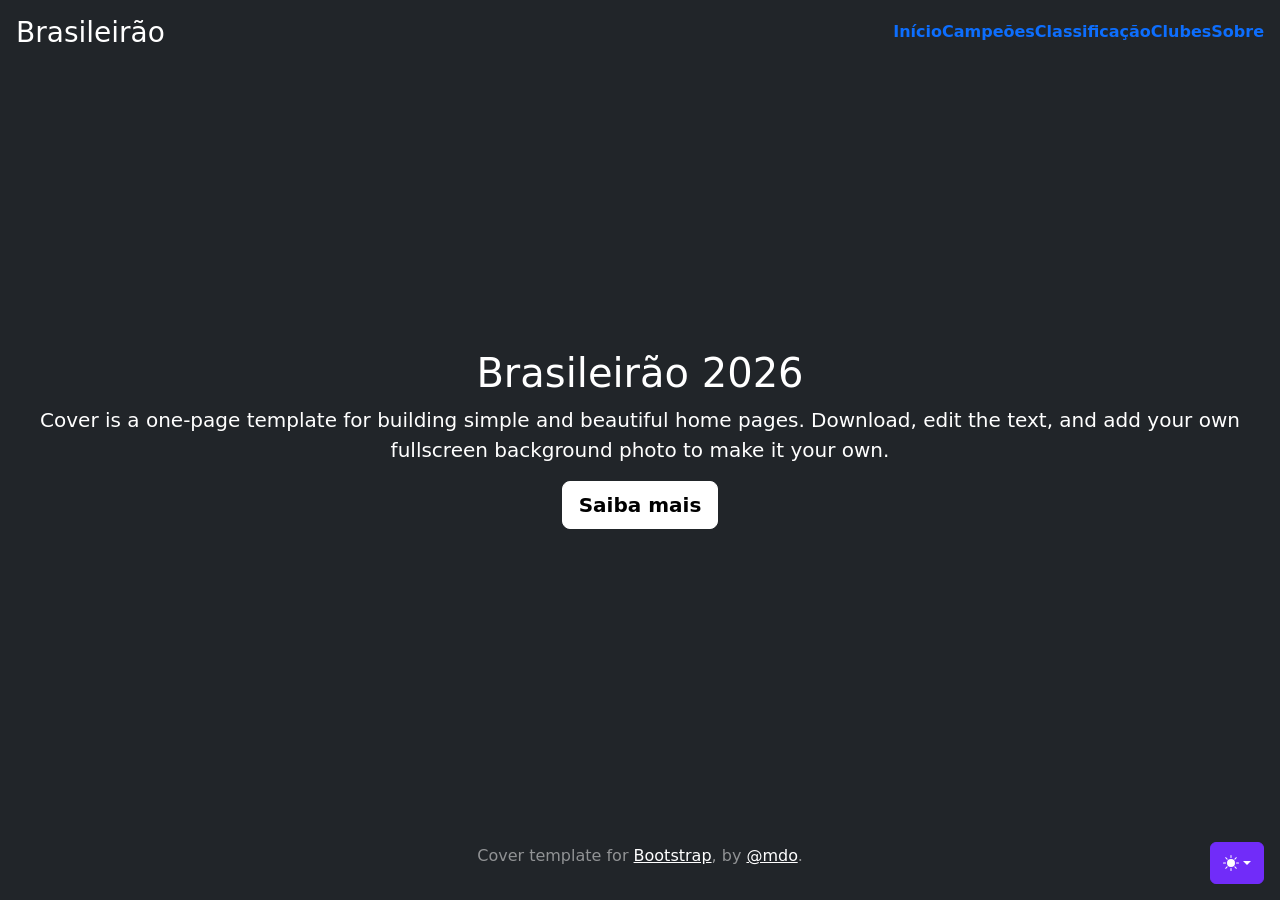
==== campeoes.html @ be81c57f "trabalho" ====
<!doctype html>
<html lang="en" class="h-100" data-bs-theme="auto">
  <head>
    <meta charset="utf-8" />
    <meta name="viewport" content="width=device-width, initial-scale=1" />
    <meta name="description" content="" />
    <meta
      name="author"
      content="Mark Otto, Jacob Thornton, and Bootstrap contributors"
    />
    <meta name="generator" content="Astro v5.13.2" />
    <title>Campeões</title>
    <link
      rel="canonical"
      href="https://getbootstrap.com/docs/5.3/examples/cover/"
    />
    <script src="assets/js/color-modes.js"></script>
    <link href="assets/dist/css/bootstrap.min.css" rel="stylesheet" />
    <meta name="theme-color" content="#712cf9" />
    <link href="style/cover.css" rel="stylesheet" />
    <style>
      .bd-placeholder-img {
        font-size: 1.125rem;
        text-anchor: middle;
        -webkit-user-select: none;
        -moz-user-select: none;
        user-select: none;
      }
      @media (min-width: 768px) {
        .bd-placeholder-img-lg {
          font-size: 3.5rem;
        }
      }
      .b-example-divider {
        width: 100%;
        height: 3rem;
        background-color: #0000001a;
        border: solid rgba(0, 0, 0, 0.15);
        border-width: 1px 0;
        box-shadow:
          inset 0 0.5em 1.5em #0000001a,
          inset 0 0.125em 0.5em #00000026;
      }
      .b-example-vr {
        flex-shrink: 0;
        width: 1.5rem;
        height: 100vh;
      }
      .bi {
        vertical-align: -0.125em;
        fill: currentColor;
      }
      .nav-scroller {
        position: relative;
        z-index: 2;
        height: 2.75rem;
        overflow-y: hidden;
      }
      .nav-scroller .nav {
        display: flex;
        flex-wrap: nowrap;
        padding-bottom: 1rem;
        margin-top: -1px;
        overflow-x: auto;
        text-align: center;
        white-space: nowrap;
        -webkit-overflow-scrolling: touch;
      }
      .btn-bd-primary {
        --bd-violet-bg: #712cf9;
        --bd-violet-rgb: 112.520718, 44.062154, 249.437846;
        --bs-btn-font-weight: 600;
        --bs-btn-color: var(--bs-white);
        --bs-btn-bg: var(--bd-violet-bg);
        --bs-btn-border-color: var(--bd-violet-bg);
        --bs-btn-hover-color: var(--bs-white);
        --bs-btn-hover-bg: #6528e0;
        --bs-btn-hover-border-color: #6528e0;
        --bs-btn-focus-shadow-rgb: var(--bd-violet-rgb);
        --bs-btn-active-color: var(--bs-btn-hover-color);
        --bs-btn-active-bg: #5a23c8;
        --bs-btn-active-border-color: #5a23c8;
      }
      .bd-mode-toggle {
        z-index: 1500;
      }
      .bd-mode-toggle .bi {
        width: 1em;
        height: 1em;
      }
      .bd-mode-toggle .dropdown-menu .active .bi {
        display: block !important;
      }
    </style>
  </head>
  <body class="d-flex h-100 text-center text-bg-dark">
    <svg xmlns="http://www.w3.org/2000/svg" class="d-none">
      <symbol id="check2" viewBox="0 0 16 16">
        <path
          d="M13.854 3.646a.5.5 0 0 1 0 .708l-7 7a.5.5 0 0 1-.708 0l-3.5-3.5a.5.5 0 1 1 .708-.708L6.5 10.293l6.646-6.647a.5.5 0 0 1 .708 0z"
        ></path>
      </symbol>
      <symbol id="circle-half" viewBox="0 0 16 16">
        <path
          d="M8 15A7 7 0 1 0 8 1v14zm0 1A8 8 0 1 1 8 0a8 8 0 0 1 0 16z"
        ></path>
      </symbol>
      <symbol id="moon-stars-fill" viewBox="0 0 16 16">
        <path
          d="M6 .278a.768.768 0 0 1 .08.858 7.208 7.208 0 0 0-.878 3.46c0 4.021 3.278 7.277 7.318 7.277.527 0 1.04-.055 1.533-.16a.787.787 0 0 1 .81.316.733.733 0 0 1-.031.893A8.349 8.349 0 0 1 8.344 16C3.734 16 0 12.286 0 7.71 0 4.266 2.114 1.312 5.124.06A.752.752 0 0 1 6 .278z"
        ></path>
        <path
          d="M10.794 3.148a.217.217 0 0 1 .412 0l.387 1.162c.173.518.579.924 1.097 1.097l1.162.387a.217.217 0 0 1 0 .412l-1.162.387a1.734 1.734 0 0 0-1.097 1.097l-.387 1.162a.217.217 0 0 1-.412 0l-.387-1.162A1.734 1.734 0 0 0 9.31 6.593l-1.162-.387a.217.217 0 0 1 0-.412l1.162-.387a1.734 1.734 0 0 0 1.097-1.097l.387-1.162zM13.863.099a.145.145 0 0 1 .274 0l.258.774c.115.346.386.617.732.732l.774.258a.145.145 0 0 1 0 .274l-.774.258a1.156 1.156 0 0 0-.732.732l-.258.774a.145.145 0 0 1-.274 0l-.258-.774a1.156 1.156 0 0 0-.732-.732l-.774-.258a.145.145 0 0 1 0-.274l.774-.258c.346-.115.617-.386.732-.732L13.863.1z"
        ></path>
      </symbol>
      <symbol id="sun-fill" viewBox="0 0 16 16">
        <path
          d="M8 12a4 4 0 1 0 0-8 4 4 0 0 0 0 8zM8 0a.5.5 0 0 1 .5.5v2a.5.5 0 0 1-1 0v-2A.5.5 0 0 1 8 0zm0 13a.5.5 0 0 1 .5.5v2a.5.5 0 0 1-1 0v-2A.5.5 0 0 1 8 13zm8-5a.5.5 0 0 1-.5.5h-2a.5.5 0 0 1 0-1h2a.5.5 0 0 1 .5.5zM3 8a.5.5 0 0 1-.5.5h-2a.5.5 0 0 1 0-1h2A.5.5 0 0 1 3 8zm10.657-5.657a.5.5 0 0 1 0 .707l-1.414 1.415a.5.5 0 1 1-.707-.708l1.414-1.414a.5.5 0 0 1 .707 0zm-9.193 9.193a.5.5 0 0 1 0 .707L3.05 13.657a.5.5 0 0 1-.707-.707l1.414-1.414a.5.5 0 0 1 .707 0zm9.193 2.121a.5.5 0 0 1-.707 0l-1.414-1.414a.5.5 0 0 1 .707-.707l1.414 1.414a.5.5 0 0 1 0 .707zM4.464 4.465a.5.5 0 0 1-.707 0L2.343 3.05a.5.5 0 1 1 .707-.707l1.414 1.414a.5.5 0 0 1 0 .708z"
        ></path>
      </symbol>
    </svg>
    <div
      class="dropdown position-fixed bottom-0 end-0 mb-3 me-3 bd-mode-toggle"
    >
      <button
        class="btn btn-bd-primary py-2 dropdown-toggle d-flex align-items-center"
        id="bd-theme"
        type="button"
        aria-expanded="false"
        data-bs-toggle="dropdown"
        aria-label="Toggle theme (auto)"
      >
        <svg class="bi my-1 theme-icon-active" aria-hidden="true">
          <use href="#circle-half"></use>
        </svg>
        <span class="visually-hidden" id="bd-theme-text">Toggle theme</span>
      </button>
      <ul
        class="dropdown-menu dropdown-menu-end shadow"
        aria-labelledby="bd-theme-text"
      >
        <li>
          <button
            type="button"
            class="dropdown-item d-flex align-items-center"
            data-bs-theme-value="light"
            aria-pressed="false"
          >
            <svg class="bi me-2 opacity-50" aria-hidden="true">
              <use href="#sun-fill"></use>
            </svg>
            Light
            <svg class="bi ms-auto d-none" aria-hidden="true">
              <use href="#check2"></use>
            </svg>
          </button>
        </li>
        <li>
          <button
            type="button"
            class="dropdown-item d-flex align-items-center"
            data-bs-theme-value="dark"
            aria-pressed="false"
          >
            <svg class="bi me-2 opacity-50" aria-hidden="true">
              <use href="#moon-stars-fill"></use>
            </svg>
            Dark
            <svg class="bi ms-auto d-none" aria-hidden="true">
              <use href="#check2"></use>
            </svg>
          </button>
        </li>
        <li>
          <button
            type="button"
            class="dropdown-item d-flex align-items-center active"
            data-bs-theme-value="auto"
            aria-pressed="true"
          >
            <svg class="bi me-2 opacity-50" aria-hidden="true">
              <use href="#circle-half"></use>
            </svg>
            Auto
            <svg class="bi ms-auto d-none" aria-hidden="true">
              <use href="#check2"></use>
            </svg>
          </button>
        </li>
      </ul>
    </div>
    <div class="cover-container d-flex w-100 h-100 p-3 mx-auto flex-column">
      <header class="mb-auto">
        <div>
          <h3 class="float-md-start mb-0">Brasileirão</h3>
          <nav class="nav nav-masthead justify-content-center float-md-end">
            <a class="nav-link fw-bold py-1 px-0 active" aria-current="page" href="index.html">Início</a
            >
            <a class="nav-link fw-bold py-1 px-0" href="campeoes.html">Campeões</a>
            <a class="nav-link fw-bold py-1 px-0" href="clasi.html">Classificação</a>
            <a class="nav-link fw-bold py-1 px-0" href="clubes.html">Clubes</a>
            <a class="nav-link fw-bold py-1 px-0" href="sobre.html">Sobre</a>
          </nav>
        </div>
      </header>
      <main class="px-3">
        <h1>Brasileirão 2026</h1>
        <p class="lead">
          Cover is a one-page template for building simple and beautiful home
          pages. Download, edit the text, and add your own fullscreen background
          photo to make it your own.
        </p>
        <p class="lead">
          <a href="sobre.html" class="btn btn-lg btn-light fw-bold border-white bg-white"
            >Saiba mais</a
          >
        </p>
      </main>
      <footer class="mt-auto text-white-50">
        <p>
          Cover template for
          <a href="https://getbootstrap.com/" class="text-white">Bootstrap</a>,
          by <a href="https://x.com/mdo" class="text-white">@mdo</a>.
        </p>
      </footer>
    </div>
    <script
      src="assets/dist/js/bootstrap.bundle.min.js"
      class="astro-vvvwv3sm"
    ></script>
  </body>
</html>
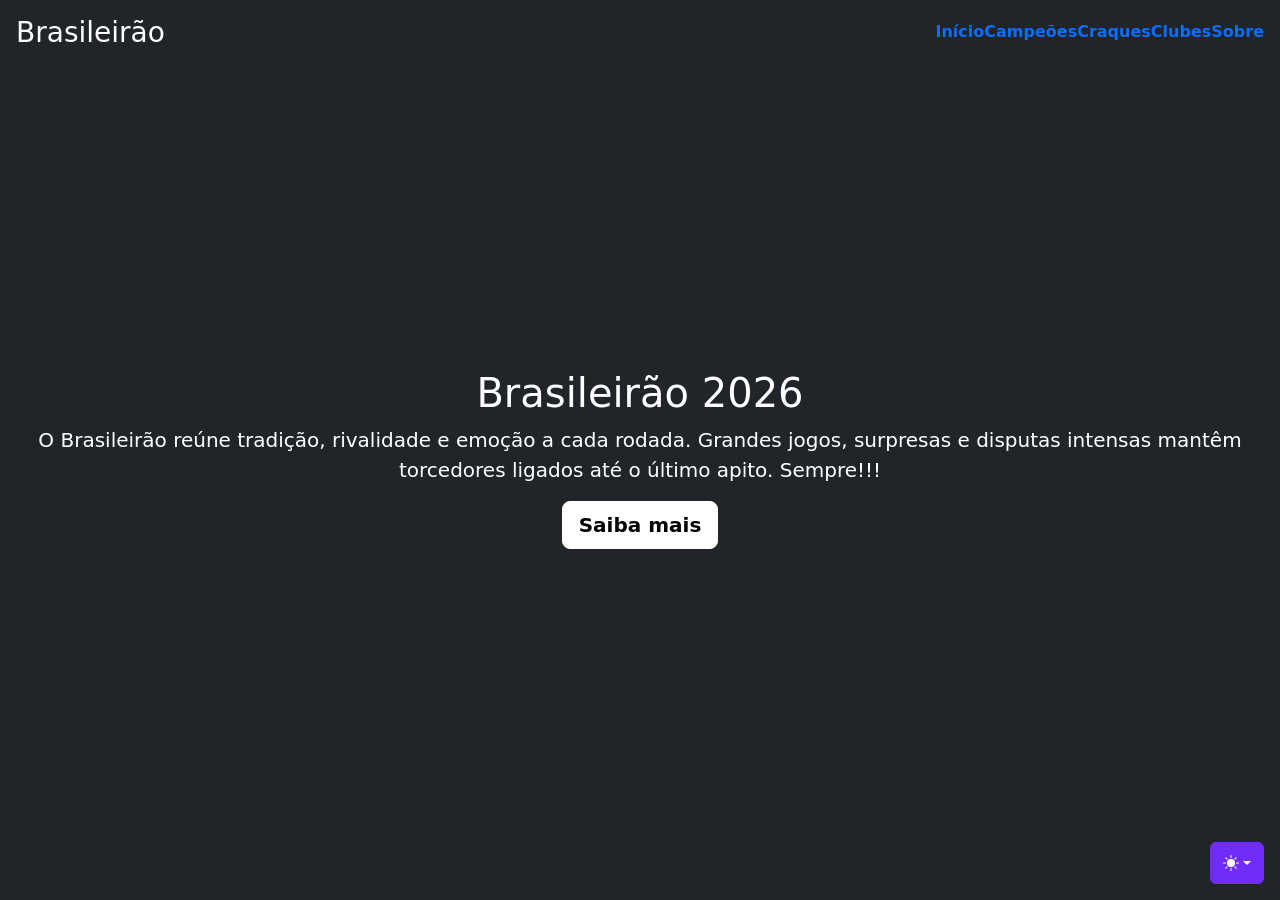
==== commit 4368d65e: "algumas mudanças" ====
--- a/campeoes.html
+++ b/campeoes.html
@@ -9,7 +9,7 @@
       content="Mark Otto, Jacob Thornton, and Bootstrap contributors"
     />
     <meta name="generator" content="Astro v5.13.2" />
-    <title>Campeões</title>
+    <title>Campeões - Brasileirão</title>
     <link
       rel="canonical"
       href="https://getbootstrap.com/docs/5.3/examples/cover/"
@@ -197,7 +197,7 @@
             <a class="nav-link fw-bold py-1 px-0 active" aria-current="page" href="index.html">Início</a
             >
             <a class="nav-link fw-bold py-1 px-0" href="campeoes.html">Campeões</a>
-            <a class="nav-link fw-bold py-1 px-0" href="clasi.html">Classificação</a>
+            <a class="nav-link fw-bold py-1 px-0" href="craques.html">Craques</a>
             <a class="nav-link fw-bold py-1 px-0" href="clubes.html">Clubes</a>
             <a class="nav-link fw-bold py-1 px-0" href="sobre.html">Sobre</a>
           </nav>
@@ -206,9 +206,7 @@
       <main class="px-3">
         <h1>Brasileirão 2026</h1>
         <p class="lead">
-          Cover is a one-page template for building simple and beautiful home
-          pages. Download, edit the text, and add your own fullscreen background
-          photo to make it your own.
+          O Brasileirão reúne tradição, rivalidade e emoção a cada rodada. Grandes jogos, surpresas e disputas intensas mantêm torcedores ligados até o último apito. Sempre!!!
         </p>
         <p class="lead">
           <a href="sobre.html" class="btn btn-lg btn-light fw-bold border-white bg-white"
@@ -217,11 +215,7 @@
         </p>
       </main>
       <footer class="mt-auto text-white-50">
-        <p>
-          Cover template for
-          <a href="https://getbootstrap.com/" class="text-white">Bootstrap</a>,
-          by <a href="https://x.com/mdo" class="text-white">@mdo</a>.
-        </p>
+        
       </footer>
     </div>
     <script
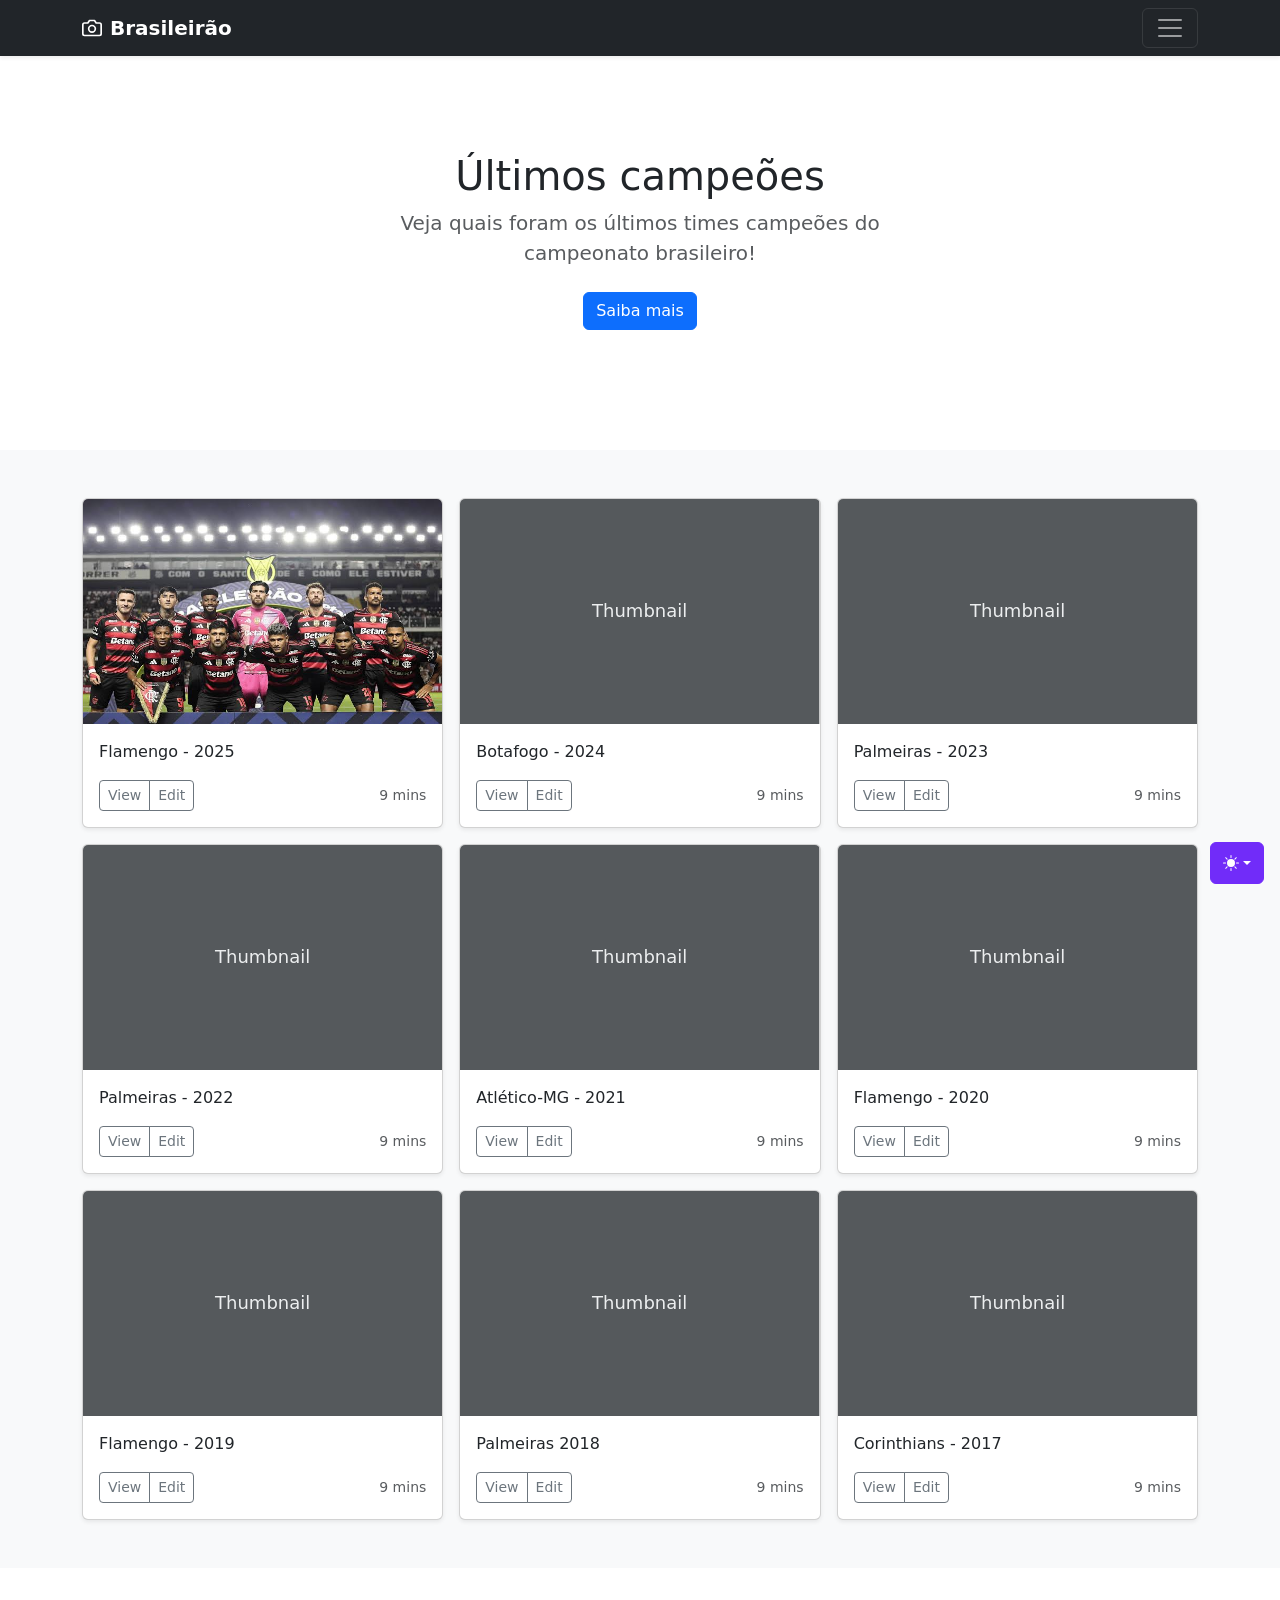
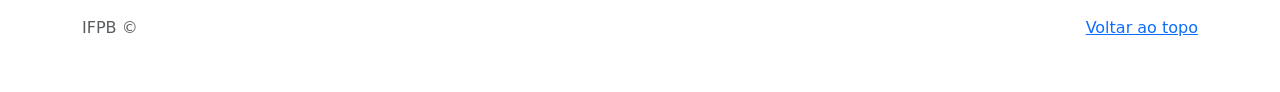
==== commit 72d215d1: "mudanças no campeoes.html" ====
--- a/campeoes.html
+++ b/campeoes.html
@@ -1,5 +1,5 @@
 <!doctype html>
-<html lang="en" class="h-100" data-bs-theme="auto">
+<html lang="pt-br" data-bs-theme="auto">
   <head>
     <meta charset="utf-8" />
     <meta name="viewport" content="width=device-width, initial-scale=1" />
@@ -12,12 +12,11 @@
     <title>Campeões - Brasileirão</title>
     <link
       rel="canonical"
-      href="https://getbootstrap.com/docs/5.3/examples/cover/"
+      href="https://getbootstrap.com/docs/5.3/examples/album/"
     />
     <script src="assets/js/color-modes.js"></script>
     <link href="assets/dist/css/bootstrap.min.css" rel="stylesheet" />
     <meta name="theme-color" content="#712cf9" />
-    <link href="style/cover.css" rel="stylesheet" />
     <style>
       .bd-placeholder-img {
         font-size: 1.125rem;
@@ -93,7 +92,7 @@
       }
     </style>
   </head>
-  <body class="d-flex h-100 text-center text-bg-dark">
+  <body>
     <svg xmlns="http://www.w3.org/2000/svg" class="d-none">
       <symbol id="check2" viewBox="0 0 16 16">
         <path
@@ -189,38 +188,476 @@
         </li>
       </ul>
     </div>
-    <div class="cover-container d-flex w-100 h-100 p-3 mx-auto flex-column">
-      <header class="mb-auto">
-        <div>
-          <h3 class="float-md-start mb-0">Brasileirão</h3>
-          <nav class="nav nav-masthead justify-content-center float-md-end">
-            <a class="nav-link fw-bold py-1 px-0 active" aria-current="page" href="index.html">Início</a
+    <header data-bs-theme="dark">
+      <div class="collapse text-bg-dark" id="navbarHeader">
+        <div class="container">
+          <div class="row">
+            <div class="col-sm-8 col-md-7 py-4">
+              <h4>Sobre</h4>
+              <p class="text-body-secondary">
+                Veja os 9 últimos campeões do campeonato brasileiro.
+              </p>
+            </div>
+            <div class="col-sm-4 offset-md-1 py-4">
+              <h4>Contatos</h4>
+              <ul class="list-unstyled">
+                <li><a href="#" class="text-white">Siga-nos no Instagram</a></li>
+                <li><a href="#" class="text-white">Siga-nos no Facebook</a></li>
+                <li><a href="#" class="text-white">Nosso e-mail</a></li>
+              </ul>
+            </div>
+          </div>
+        </div>
+      </div>
+      <div class="navbar navbar-dark bg-dark shadow-sm">
+        <div class="container">
+          <a href="index.html" class="navbar-brand d-flex align-items-center">
+            <svg
+              xmlns="http://www.w3.org/2000/svg"
+              width="20"
+              height="20"
+              fill="none"
+              stroke="currentColor"
+              stroke-linecap="round"
+              stroke-linejoin="round"
+              stroke-width="2"
+              aria-hidden="true"
+              class="me-2"
+              viewBox="0 0 24 24"
             >
-            <a class="nav-link fw-bold py-1 px-0" href="campeoes.html">Campeões</a>
-            <a class="nav-link fw-bold py-1 px-0" href="craques.html">Craques</a>
-            <a class="nav-link fw-bold py-1 px-0" href="clubes.html">Clubes</a>
-            <a class="nav-link fw-bold py-1 px-0" href="sobre.html">Sobre</a>
-          </nav>
+              <path
+                d="M23 19a2 2 0 0 1-2 2H3a2 2 0 0 1-2-2V8a2 2 0 0 1 2-2h4l2-3h6l2 3h4a2 2 0 0 1 2 2z"
+              ></path>
+              <circle cx="12" cy="13" r="4"></circle>
+            </svg>
+            <strong>Brasileirão</strong>
+          </a>
+          <button
+            class="navbar-toggler"
+            type="button"
+            data-bs-toggle="collapse"
+            data-bs-target="#navbarHeader"
+            aria-controls="navbarHeader"
+            aria-expanded="false"
+            aria-label="Toggle navigation"
+          >
+            <span class="navbar-toggler-icon"></span>
+          </button>
         </div>
-      </header>
-      <main class="px-3">
-        <h1>Brasileirão 2026</h1>
-        <p class="lead">
-          O Brasileirão reúne tradição, rivalidade e emoção a cada rodada. Grandes jogos, surpresas e disputas intensas mantêm torcedores ligados até o último apito. Sempre!!!
+      </div>
+    </header>
+    <main>
+      <section class="py-5 text-center container">
+        <div class="row py-lg-5">
+          <div class="col-lg-6 col-md-8 mx-auto">
+            <h1 class="fw-light">Últimos campeões</h1>
+            <p class="lead text-body-secondary">
+              Veja quais foram os últimos times campeões do campeonato brasileiro!
+            </p>
+            <p>
+              <a href="#" class="btn btn-primary my-2">Saiba mais</a>
+            </p>
+          </div>
+        </div>
+      </section>
+      <div class="album py-5 bg-body-tertiary">
+        <div class="container">
+          <div class="row row-cols-1 row-cols-sm-2 row-cols-md-3 g-3">
+            <div class="col">
+              <div class="card shadow-sm">
+                <img
+                  src="img/fla-wins.jpg" alt=""
+                  class="bd-placeholder-img card-img-top"
+                  height="225"
+                  width="100%"
+                >
+                  <title>Placeholder</title>
+                  <rect width="100%" height="100%" fill="#55595c"></rect>
+                <div class="card-body">
+                  <p class="card-text">
+                    Flamengo - 2025
+                  </p>
+                  <div
+                    class="d-flex justify-content-between align-items-center"
+                  >
+                    <div class="btn-group">
+                      <button
+                        type="button"
+                        class="btn btn-sm btn-outline-secondary"
+                      >
+                        View
+                      </button>
+                      <button
+                        type="button"
+                        class="btn btn-sm btn-outline-secondary"
+                      >
+                        Edit
+                      </button>
+                    </div>
+                    <small class="text-body-secondary">9 mins</small>
+                  </div>
+                </div>
+              </div>
+            </div>
+            <div class="col">
+              <div class="card shadow-sm">
+                <svg
+                  aria-label="Placeholder: Thumbnail"
+                  class="bd-placeholder-img card-img-top"
+                  height="225"
+                  preserveAspectRatio="xMidYMid slice"
+                  role="img"
+                  width="100%"
+                  xmlns="http://www.w3.org/2000/svg"
+                >
+                  <title>Placeholder</title>
+                  <rect width="100%" height="100%" fill="#55595c"></rect>
+                  <text x="50%" y="50%" fill="#eceeef" dy=".3em">
+                    Thumbnail
+                  </text>
+                </svg>
+                <div class="card-body">
+                  <p class="card-text">
+                    Botafogo - 2024
+                  </p>
+                  <div
+                    class="d-flex justify-content-between align-items-center"
+                  >
+                    <div class="btn-group">
+                      <button
+                        type="button"
+                        class="btn btn-sm btn-outline-secondary"
+                      >
+                        View
+                      </button>
+                      <button
+                        type="button"
+                        class="btn btn-sm btn-outline-secondary"
+                      >
+                        Edit
+                      </button>
+                    </div>
+                    <small class="text-body-secondary">9 mins</small>
+                  </div>
+                </div>
+              </div>
+            </div>
+            <div class="col">
+              <div class="card shadow-sm">
+                <svg
+                  aria-label="Placeholder: Thumbnail"
+                  class="bd-placeholder-img card-img-top"
+                  height="225"
+                  preserveAspectRatio="xMidYMid slice"
+                  role="img"
+                  width="100%"
+                  xmlns="http://www.w3.org/2000/svg"
+                >
+                  <title>Placeholder</title>
+                  <rect width="100%" height="100%" fill="#55595c"></rect>
+                  <text x="50%" y="50%" fill="#eceeef" dy=".3em">
+                    Thumbnail
+                  </text>
+                </svg>
+                <div class="card-body">
+                  <p class="card-text">
+                    Palmeiras - 2023
+                  </p>
+                  <div
+                    class="d-flex justify-content-between align-items-center"
+                  >
+                    <div class="btn-group">
+                      <button
+                        type="button"
+                        class="btn btn-sm btn-outline-secondary"
+                      >
+                        View
+                      </button>
+                      <button
+                        type="button"
+                        class="btn btn-sm btn-outline-secondary"
+                      >
+                        Edit
+                      </button>
+                    </div>
+                    <small class="text-body-secondary">9 mins</small>
+                  </div>
+                </div>
+              </div>
+            </div>
+            <div class="col">
+              <div class="card shadow-sm">
+                <svg
+                  aria-label="Placeholder: Thumbnail"
+                  class="bd-placeholder-img card-img-top"
+                  height="225"
+                  preserveAspectRatio="xMidYMid slice"
+                  role="img"
+                  width="100%"
+                  xmlns="http://www.w3.org/2000/svg"
+                >
+                  <title>Placeholder</title>
+                  <rect width="100%" height="100%" fill="#55595c"></rect>
+                  <text x="50%" y="50%" fill="#eceeef" dy=".3em">
+                    Thumbnail
+                  </text>
+                </svg>
+                <div class="card-body">
+                  <p class="card-text">
+                    Palmeiras - 2022
+                  </p>
+                  <div
+                    class="d-flex justify-content-between align-items-center"
+                  >
+                    <div class="btn-group">
+                      <button
+                        type="button"
+                        class="btn btn-sm btn-outline-secondary"
+                      >
+                        View
+                      </button>
+                      <button
+                        type="button"
+                        class="btn btn-sm btn-outline-secondary"
+                      >
+                        Edit
+                      </button>
+                    </div>
+                    <small class="text-body-secondary">9 mins</small>
+                  </div>
+                </div>
+              </div>
+            </div>
+            <div class="col">
+              <div class="card shadow-sm">
+                <svg
+                  aria-label="Placeholder: Thumbnail"
+                  class="bd-placeholder-img card-img-top"
+                  height="225"
+                  preserveAspectRatio="xMidYMid slice"
+                  role="img"
+                  width="100%"
+                  xmlns="http://www.w3.org/2000/svg"
+                >
+                  <title>Placeholder</title>
+                  <rect width="100%" height="100%" fill="#55595c"></rect>
+                  <text x="50%" y="50%" fill="#eceeef" dy=".3em">
+                    Thumbnail
+                  </text>
+                </svg>
+                <div class="card-body">
+                  <p class="card-text">
+                    Atlético-MG - 2021
+                  </p>
+                  <div
+                    class="d-flex justify-content-between align-items-center"
+                  >
+                    <div class="btn-group">
+                      <button
+                        type="button"
+                        class="btn btn-sm btn-outline-secondary"
+                      >
+                        View
+                      </button>
+                      <button
+                        type="button"
+                        class="btn btn-sm btn-outline-secondary"
+                      >
+                        Edit
+                      </button>
+                    </div>
+                    <small class="text-body-secondary">9 mins</small>
+                  </div>
+                </div>
+              </div>
+            </div>
+            <div class="col">
+              <div class="card shadow-sm">
+                <svg
+                  aria-label="Placeholder: Thumbnail"
+                  class="bd-placeholder-img card-img-top"
+                  height="225"
+                  preserveAspectRatio="xMidYMid slice"
+                  role="img"
+                  width="100%"
+                  xmlns="http://www.w3.org/2000/svg"
+                >
+                  <title>Placeholder</title>
+                  <rect width="100%" height="100%" fill="#55595c"></rect>
+                  <text x="50%" y="50%" fill="#eceeef" dy=".3em">
+                    Thumbnail
+                  </text>
+                </svg>
+                <div class="card-body">
+                  <p class="card-text">
+                    Flamengo - 2020
+                  </p>
+                  <div
+                    class="d-flex justify-content-between align-items-center"
+                  >
+                    <div class="btn-group">
+                      <button
+                        type="button"
+                        class="btn btn-sm btn-outline-secondary"
+                      >
+                        View
+                      </button>
+                      <button
+                        type="button"
+                        class="btn btn-sm btn-outline-secondary"
+                      >
+                        Edit
+                      </button>
+                    </div>
+                    <small class="text-body-secondary">9 mins</small>
+                  </div>
+                </div>
+              </div>
+            </div>
+            <div class="col">
+              <div class="card shadow-sm">
+                <svg
+                  aria-label="Placeholder: Thumbnail"
+                  class="bd-placeholder-img card-img-top"
+                  height="225"
+                  preserveAspectRatio="xMidYMid slice"
+                  role="img"
+                  width="100%"
+                  xmlns="http://www.w3.org/2000/svg"
+                >
+                  <title>Placeholder</title>
+                  <rect width="100%" height="100%" fill="#55595c"></rect>
+                  <text x="50%" y="50%" fill="#eceeef" dy=".3em">
+                    Thumbnail
+                  </text>
+                </svg>
+                <div class="card-body">
+                  <p class="card-text">
+                    Flamengo - 2019
+                  </p>
+                  <div
+                    class="d-flex justify-content-between align-items-center"
+                  >
+                    <div class="btn-group">
+                      <button
+                        type="button"
+                        class="btn btn-sm btn-outline-secondary"
+                      >
+                        View
+                      </button>
+                      <button
+                        type="button"
+                        class="btn btn-sm btn-outline-secondary"
+                      >
+                        Edit
+                      </button>
+                    </div>
+                    <small class="text-body-secondary">9 mins</small>
+                  </div>
+                </div>
+              </div>
+            </div>
+            <div class="col">
+              <div class="card shadow-sm">
+                <svg
+                  aria-label="Placeholder: Thumbnail"
+                  class="bd-placeholder-img card-img-top"
+                  height="225"
+                  preserveAspectRatio="xMidYMid slice"
+                  role="img"
+                  width="100%"
+                  xmlns="http://www.w3.org/2000/svg"
+                >
+                  <title>Placeholder</title>
+                  <rect width="100%" height="100%" fill="#55595c"></rect>
+                  <text x="50%" y="50%" fill="#eceeef" dy=".3em">
+                    Thumbnail
+                  </text>
+                </svg>
+                <div class="card-body">
+                  <p class="card-text">
+                    Palmeiras 2018
+                  </p>
+                  <div
+                    class="d-flex justify-content-between align-items-center"
+                  >
+                    <div class="btn-group">
+                      <button
+                        type="button"
+                        class="btn btn-sm btn-outline-secondary"
+                      >
+                        View
+                      </button>
+                      <button
+                        type="button"
+                        class="btn btn-sm btn-outline-secondary"
+                      >
+                        Edit
+                      </button>
+                    </div>
+                    <small class="text-body-secondary">9 mins</small>
+                  </div>
+                </div>
+              </div>
+            </div>
+            <div class="col">
+              <div class="card shadow-sm">
+                <svg
+                  aria-label="Placeholder: Thumbnail"
+                  class="bd-placeholder-img card-img-top"
+                  height="225"
+                  preserveAspectRatio="xMidYMid slice"
+                  role="img"
+                  width="100%"
+                  xmlns="http://www.w3.org/2000/svg"
+                >
+                  <title>Placeholder</title>
+                  <rect width="100%" height="100%" fill="#55595c"></rect>
+                  <text x="50%" y="50%" fill="#eceeef" dy=".3em">
+                    Thumbnail
+                  </text>
+                </svg>
+                <div class="card-body">
+                  <p class="card-text">
+                    Corinthians - 2017
+                  </p>
+                  <div
+                    class="d-flex justify-content-between align-items-center"
+                  >
+                    <div class="btn-group">
+                      <button
+                        type="button"
+                        class="btn btn-sm btn-outline-secondary"
+                      >
+                        View
+                      </button>
+                      <button
+                        type="button"
+                        class="btn btn-sm btn-outline-secondary"
+                      >
+                        Edit
+                      </button>
+                    </div>
+                    <small class="text-body-secondary">9 mins</small>
+                  </div>
+                </div>
+              </div>
+            </div>
+          </div>
+        </div>
+      </div>
+    </main>
+    <footer class="text-body-secondary py-5">
+      <div class="container">
+        <p class="float-end mb-1"><a href="#">Voltar ao topo</a></p>
+        <p class="mb-1">
+          IFPB &copy; 
         </p>
-        <p class="lead">
-          <a href="sobre.html" class="btn btn-lg btn-light fw-bold border-white bg-white"
-            >Saiba mais</a
-          >
-        </p>
-      </main>
-      <footer class="mt-auto text-white-50">
-        
-      </footer>
-    </div>
+      </div>
+    </footer>
     <script
       src="assets/dist/js/bootstrap.bundle.min.js"
       class="astro-vvvwv3sm"
     ></script>
   </body>
-</html>
+</html>
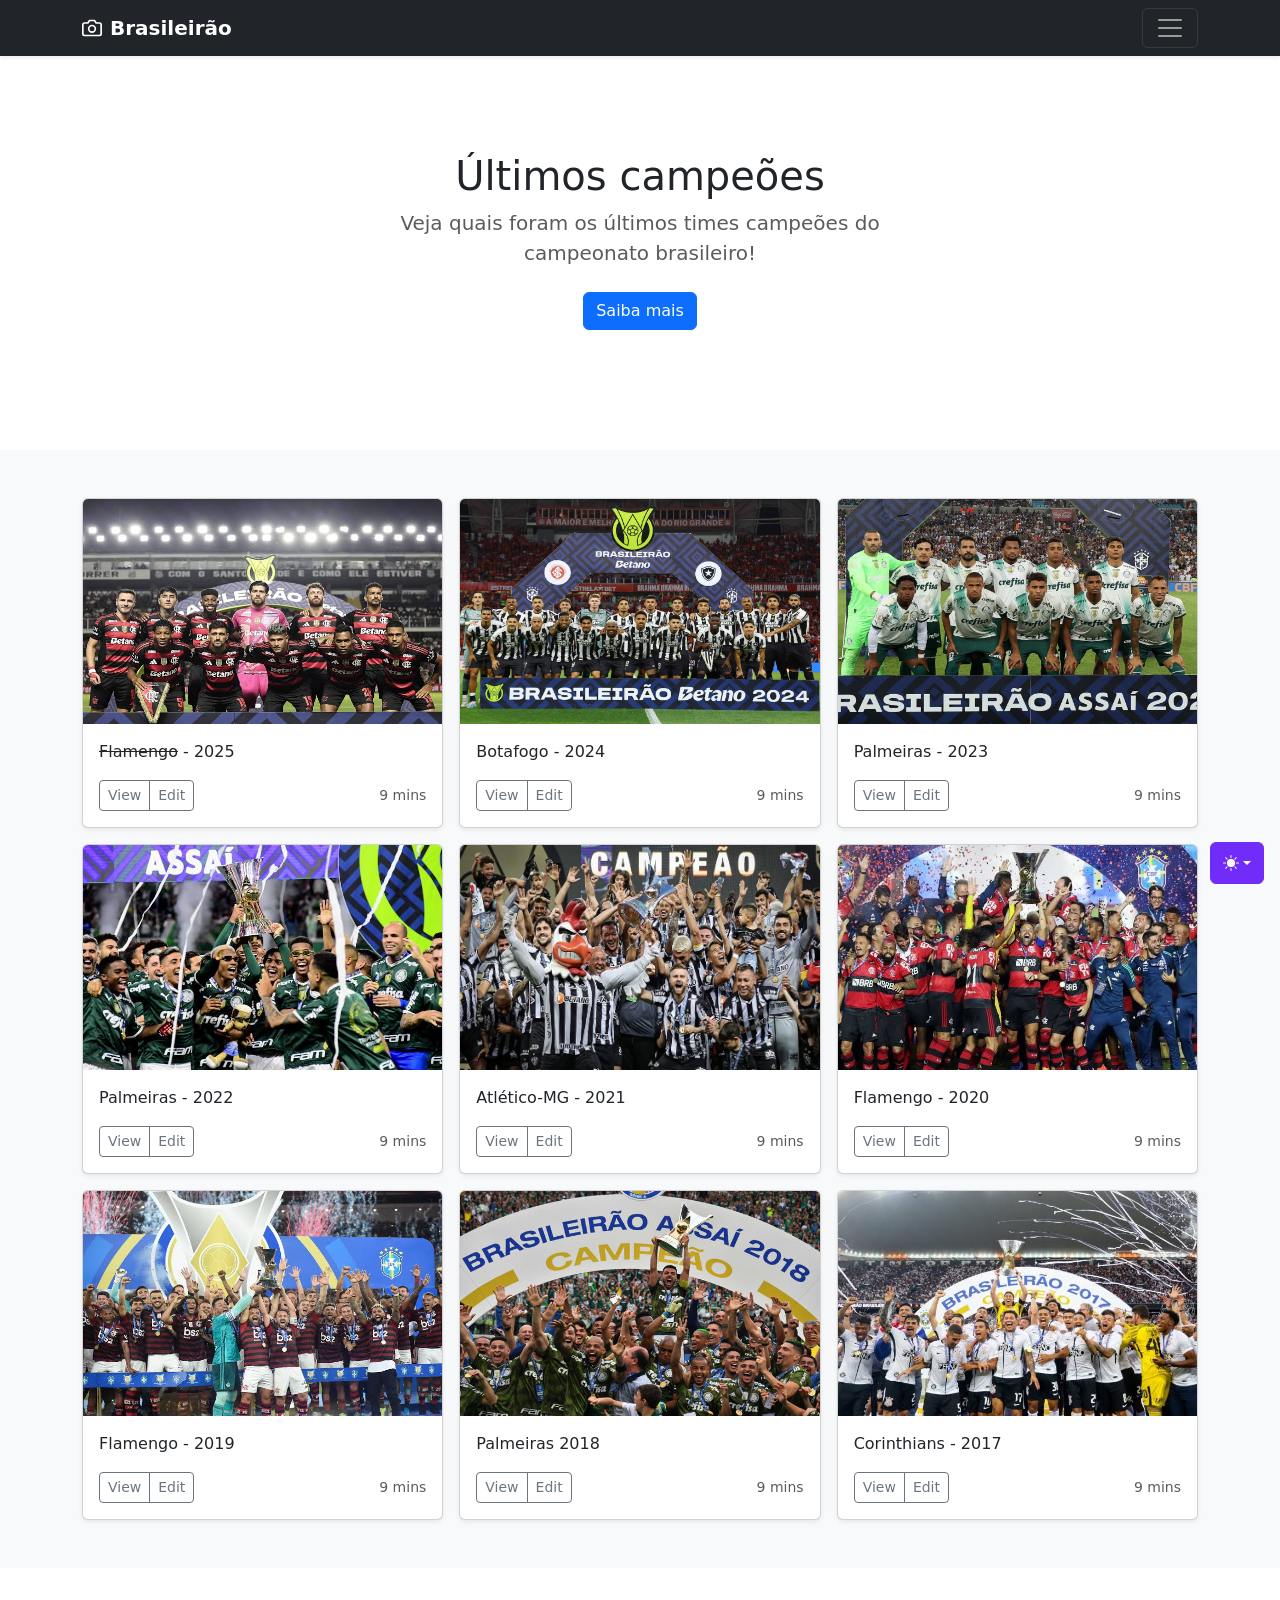
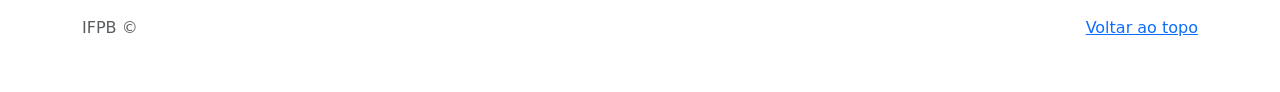
==== commit 5d85bc5e: "mudanças campeoes.html" ====
--- a/campeoes.html
+++ b/campeoes.html
@@ -275,221 +275,188 @@
                   <rect width="100%" height="100%" fill="#55595c"></rect>
                 <div class="card-body">
                   <p class="card-text">
-                    Flamengo - 2025
-                  </p>
-                  <div
-                    class="d-flex justify-content-between align-items-center"
-                  >
-                    <div class="btn-group">
-                      <button
-                        type="button"
-                        class="btn btn-sm btn-outline-secondary"
-                      >
-                        View
-                      </button>
-                      <button
-                        type="button"
-                        class="btn btn-sm btn-outline-secondary"
-                      >
-                        Edit
-                      </button>
-                    </div>
-                    <small class="text-body-secondary">9 mins</small>
-                  </div>
-                </div>
-              </div>
-            </div>
-            <div class="col">
-              <div class="card shadow-sm">
-                <svg
+                    <del>Flamengo</del> - 2025
+                  </p>
+                  <div
+                    class="d-flex justify-content-between align-items-center"
+                  >
+                    <div class="btn-group">
+                      <button
+                        type="button"
+                        class="btn btn-sm btn-outline-secondary"
+                      >
+                        View
+                      </button>
+                      <button
+                        type="button"
+                        class="btn btn-sm btn-outline-secondary"
+                      >
+                        Edit
+                      </button>
+                    </div>
+                    <small class="text-body-secondary">9 mins</small>
+                  </div>
+                </div>
+              </div>
+            </div>
+            <div class="col">
+              <div class="card shadow-sm">
+                <img
+                  src="img/bota-wins.jpg" alt="Botafogo 2024"
+                  class="bd-placeholder-img card-img-top"
+                  height="225"
+                  width="100%"
+                >
+                  <title>Placeholder</title>
+                  <rect width="100%" height="100%" fill="#55595c"></rect>
+                <div class="card-body">
+                  <p class="card-text">
+                    Botafogo - 2024
+                  </p>
+                  <div
+                    class="d-flex justify-content-between align-items-center"
+                  >
+                    <div class="btn-group">
+                      <button
+                        type="button"
+                        class="btn btn-sm btn-outline-secondary"
+                      >
+                        View
+                      </button>
+                      <button
+                        type="button"
+                        class="btn btn-sm btn-outline-secondary"
+                      >
+                        Edit
+                      </button>
+                    </div>
+                    <small class="text-body-secondary">9 mins</small>
+                  </div>
+                </div>
+              </div>
+            </div>
+            <div class="col">
+              <div class="card shadow-sm">
+                <img
+                  src="img/palmeiras-2023.jpg" alt="Palmeiras 2023"
+                  class="bd-placeholder-img card-img-top"
+                  height="225"
+                  width="100%"
+                >
+                  <title>Placeholder</title>
+                  <rect width="100%" height="100%" fill="#55595c"></rect>
+                <div class="card-body">
+                  <p class="card-text">
+                    Palmeiras - 2023
+                  </p>
+                  <div
+                    class="d-flex justify-content-between align-items-center"
+                  >
+                    <div class="btn-group">
+                      <button
+                        type="button"
+                        class="btn btn-sm btn-outline-secondary"
+                      >
+                        View
+                      </button>
+                      <button
+                        type="button"
+                        class="btn btn-sm btn-outline-secondary"
+                      >
+                        Edit
+                      </button>
+                    </div>
+                    <small class="text-body-secondary">9 mins</small>
+                  </div>
+                </div>
+              </div>
+            </div>
+            <div class="col">
+              <div class="card shadow-sm">
+                <img
+                  src="img/palmeiras-2022.jpg" alt="Palmeiras 2022"
                   aria-label="Placeholder: Thumbnail"
                   class="bd-placeholder-img card-img-top"
                   height="225"
-                  preserveAspectRatio="xMidYMid slice"
-                  role="img"
-                  width="100%"
-                  xmlns="http://www.w3.org/2000/svg"
-                >
-                  <title>Placeholder</title>
-                  <rect width="100%" height="100%" fill="#55595c"></rect>
-                  <text x="50%" y="50%" fill="#eceeef" dy=".3em">
-                    Thumbnail
-                  </text>
+                  width="100%"
+                >
+                  <title>Placeholder</title>
+                  <rect width="100%" height="100%" fill="#55595c"></rect>
+                <div class="card-body">
+                  <p class="card-text">
+                    Palmeiras - 2022
+                  </p>
+                  <div
+                    class="d-flex justify-content-between align-items-center"
+                  >
+                    <div class="btn-group">
+                      <button
+                        type="button"
+                        class="btn btn-sm btn-outline-secondary"
+                      >
+                        View
+                      </button>
+                      <button
+                        type="button"
+                        class="btn btn-sm btn-outline-secondary"
+                      >
+                        Edit
+                      </button>
+                    </div>
+                    <small class="text-body-secondary">9 mins</small>
+                  </div>
+                </div>
+              </div>
+            </div>
+            <div class="col">
+              <div class="card shadow-sm">
+                <img
+                  src="img/atletico-2021.webp" alt="Atlético-MG 2021"
+                  class="bd-placeholder-img card-img-top"
+                  height="225"
+                  width="100%"
+                >
+                  <title>Placeholder</title>
+                  <rect width="100%" height="100%" fill="#55595c"></rect>
+                <div class="card-body">
+                  <p class="card-text">
+                    Atlético-MG - 2021
+                  </p>
+                  <div
+                    class="d-flex justify-content-between align-items-center"
+                  >
+                    <div class="btn-group">
+                      <button
+                        type="button"
+                        class="btn btn-sm btn-outline-secondary"
+                      >
+                        View
+                      </button>
+                      <button
+                        type="button"
+                        class="btn btn-sm btn-outline-secondary"
+                      >
+                        Edit
+                      </button>
+                    </div>
+                    <small class="text-body-secondary">9 mins</small>
+                  </div>
+                </div>
+              </div>
+            </div>
+            <div class="col">
+              <div class="card shadow-sm">
+                <img  
+                  src="img/fla-2020.jpg" alt="Flamengo 2020"
+                  class="bd-placeholder-img card-img-top"
+                  height="225"
+                  width="100%"
+                >
+                  <title>Placeholder</title>
+                  <rect width="100%" height="100%" fill="#55595c"></rect>
                 </svg>
                 <div class="card-body">
                   <p class="card-text">
-                    Botafogo - 2024
-                  </p>
-                  <div
-                    class="d-flex justify-content-between align-items-center"
-                  >
-                    <div class="btn-group">
-                      <button
-                        type="button"
-                        class="btn btn-sm btn-outline-secondary"
-                      >
-                        View
-                      </button>
-                      <button
-                        type="button"
-                        class="btn btn-sm btn-outline-secondary"
-                      >
-                        Edit
-                      </button>
-                    </div>
-                    <small class="text-body-secondary">9 mins</small>
-                  </div>
-                </div>
-              </div>
-            </div>
-            <div class="col">
-              <div class="card shadow-sm">
-                <svg
-                  aria-label="Placeholder: Thumbnail"
-                  class="bd-placeholder-img card-img-top"
-                  height="225"
-                  preserveAspectRatio="xMidYMid slice"
-                  role="img"
-                  width="100%"
-                  xmlns="http://www.w3.org/2000/svg"
-                >
-                  <title>Placeholder</title>
-                  <rect width="100%" height="100%" fill="#55595c"></rect>
-                  <text x="50%" y="50%" fill="#eceeef" dy=".3em">
-                    Thumbnail
-                  </text>
-                </svg>
-                <div class="card-body">
-                  <p class="card-text">
-                    Palmeiras - 2023
-                  </p>
-                  <div
-                    class="d-flex justify-content-between align-items-center"
-                  >
-                    <div class="btn-group">
-                      <button
-                        type="button"
-                        class="btn btn-sm btn-outline-secondary"
-                      >
-                        View
-                      </button>
-                      <button
-                        type="button"
-                        class="btn btn-sm btn-outline-secondary"
-                      >
-                        Edit
-                      </button>
-                    </div>
-                    <small class="text-body-secondary">9 mins</small>
-                  </div>
-                </div>
-              </div>
-            </div>
-            <div class="col">
-              <div class="card shadow-sm">
-                <svg
-                  aria-label="Placeholder: Thumbnail"
-                  class="bd-placeholder-img card-img-top"
-                  height="225"
-                  preserveAspectRatio="xMidYMid slice"
-                  role="img"
-                  width="100%"
-                  xmlns="http://www.w3.org/2000/svg"
-                >
-                  <title>Placeholder</title>
-                  <rect width="100%" height="100%" fill="#55595c"></rect>
-                  <text x="50%" y="50%" fill="#eceeef" dy=".3em">
-                    Thumbnail
-                  </text>
-                </svg>
-                <div class="card-body">
-                  <p class="card-text">
-                    Palmeiras - 2022
-                  </p>
-                  <div
-                    class="d-flex justify-content-between align-items-center"
-                  >
-                    <div class="btn-group">
-                      <button
-                        type="button"
-                        class="btn btn-sm btn-outline-secondary"
-                      >
-                        View
-                      </button>
-                      <button
-                        type="button"
-                        class="btn btn-sm btn-outline-secondary"
-                      >
-                        Edit
-                      </button>
-                    </div>
-                    <small class="text-body-secondary">9 mins</small>
-                  </div>
-                </div>
-              </div>
-            </div>
-            <div class="col">
-              <div class="card shadow-sm">
-                <svg
-                  aria-label="Placeholder: Thumbnail"
-                  class="bd-placeholder-img card-img-top"
-                  height="225"
-                  preserveAspectRatio="xMidYMid slice"
-                  role="img"
-                  width="100%"
-                  xmlns="http://www.w3.org/2000/svg"
-                >
-                  <title>Placeholder</title>
-                  <rect width="100%" height="100%" fill="#55595c"></rect>
-                  <text x="50%" y="50%" fill="#eceeef" dy=".3em">
-                    Thumbnail
-                  </text>
-                </svg>
-                <div class="card-body">
-                  <p class="card-text">
-                    Atlético-MG - 2021
-                  </p>
-                  <div
-                    class="d-flex justify-content-between align-items-center"
-                  >
-                    <div class="btn-group">
-                      <button
-                        type="button"
-                        class="btn btn-sm btn-outline-secondary"
-                      >
-                        View
-                      </button>
-                      <button
-                        type="button"
-                        class="btn btn-sm btn-outline-secondary"
-                      >
-                        Edit
-                      </button>
-                    </div>
-                    <small class="text-body-secondary">9 mins</small>
-                  </div>
-                </div>
-              </div>
-            </div>
-            <div class="col">
-              <div class="card shadow-sm">
-                <svg
-                  aria-label="Placeholder: Thumbnail"
-                  class="bd-placeholder-img card-img-top"
-                  height="225"
-                  preserveAspectRatio="xMidYMid slice"
-                  role="img"
-                  width="100%"
-                  xmlns="http://www.w3.org/2000/svg"
-                >
-                  <title>Placeholder</title>
-                  <rect width="100%" height="100%" fill="#55595c"></rect>
-                  <text x="50%" y="50%" fill="#eceeef" dy=".3em">
-                    Thumbnail
-                  </text>
-                </svg>
-                <div class="card-body">
-                  <p class="card-text">
                     Flamengo - 2020
                   </p>
                   <div
@@ -516,21 +483,14 @@
             </div>
             <div class="col">
               <div class="card shadow-sm">
-                <svg
-                  aria-label="Placeholder: Thumbnail"
-                  class="bd-placeholder-img card-img-top"
-                  height="225"
-                  preserveAspectRatio="xMidYMid slice"
-                  role="img"
-                  width="100%"
-                  xmlns="http://www.w3.org/2000/svg"
-                >
-                  <title>Placeholder</title>
-                  <rect width="100%" height="100%" fill="#55595c"></rect>
-                  <text x="50%" y="50%" fill="#eceeef" dy=".3em">
-                    Thumbnail
-                  </text>
-                </svg>
+                <img
+                  src="img/fla-19.jpg" alt="Flamengo 2019"
+                  class="bd-placeholder-img card-img-top"
+                  height="225"
+                  width="100%"
+                >
+                  <title>Placeholder</title>
+                  <rect width="100%" height="100%" fill="#55595c"></rect>
                 <div class="card-body">
                   <p class="card-text">
                     Flamengo - 2019
@@ -559,21 +519,14 @@
             </div>
             <div class="col">
               <div class="card shadow-sm">
-                <svg
-                  aria-label="Placeholder: Thumbnail"
-                  class="bd-placeholder-img card-img-top"
-                  height="225"
-                  preserveAspectRatio="xMidYMid slice"
-                  role="img"
-                  width="100%"
-                  xmlns="http://www.w3.org/2000/svg"
-                >
-                  <title>Placeholder</title>
-                  <rect width="100%" height="100%" fill="#55595c"></rect>
-                  <text x="50%" y="50%" fill="#eceeef" dy=".3em">
-                    Thumbnail
-                  </text>
-                </svg>
+                <img
+                  src="img/palmeiras-2018.jpg" alt="Palmeiras 2018"
+                  class="bd-placeholder-img card-img-top"
+                  height="225"
+                  width="100%"
+                >
+                  <title>Placeholder</title>
+                  <rect width="100%" height="100%" fill="#55595c"></rect>
                 <div class="card-body">
                   <p class="card-text">
                     Palmeiras 2018
@@ -602,20 +555,14 @@
             </div>
             <div class="col">
               <div class="card shadow-sm">
-                <svg
-                  aria-label="Placeholder: Thumbnail"
-                  class="bd-placeholder-img card-img-top"
-                  height="225"
-                  preserveAspectRatio="xMidYMid slice"
-                  role="img"
-                  width="100%"
-                  xmlns="http://www.w3.org/2000/svg"
-                >
-                  <title>Placeholder</title>
-                  <rect width="100%" height="100%" fill="#55595c"></rect>
-                  <text x="50%" y="50%" fill="#eceeef" dy=".3em">
-                    Thumbnail
-                  </text>
+                <img
+                  src="img/corinthians.jpg" alt="Corinthians 2017"
+                  class="bd-placeholder-img card-img-top"
+                  height="225"
+                  width="100%"
+                >
+                  <title>Placeholder</title>
+                  <rect width="100%" height="100%" fill="#55595c"></rect>
                 </svg>
                 <div class="card-body">
                   <p class="card-text">
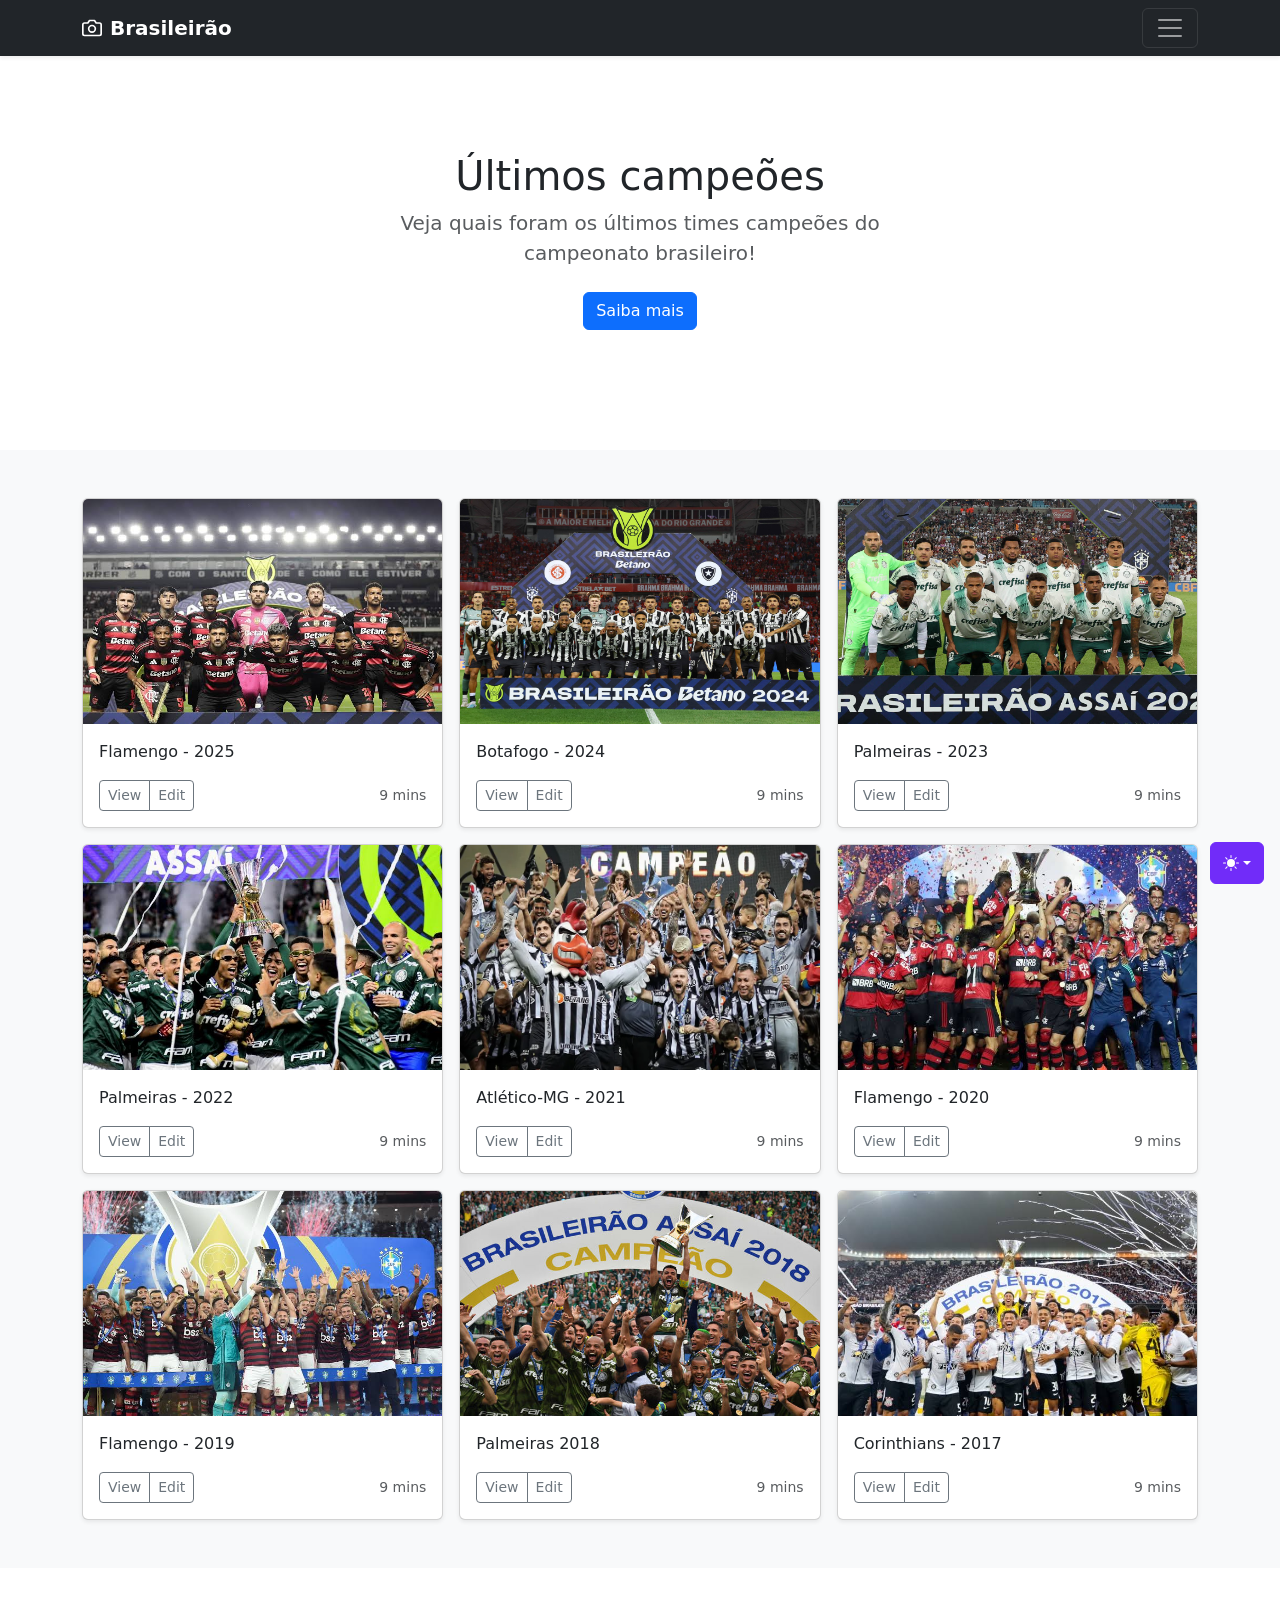
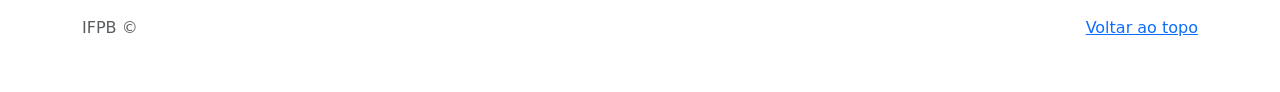
==== commit b0360a77: "mudanças" ====
--- a/campeoes.html
+++ b/campeoes.html
@@ -275,7 +275,7 @@
                   <rect width="100%" height="100%" fill="#55595c"></rect>
                 <div class="card-body">
                   <p class="card-text">
-                    <del>Flamengo</del> - 2025
+                    Flamengo - 2025
                   </p>
                   <div
                     class="d-flex justify-content-between align-items-center"
@@ -556,7 +556,7 @@
             <div class="col">
               <div class="card shadow-sm">
                 <img
-                  src="img/corinthians.jpg" alt="Corinthians 2017"
+                  src="img/corinthians.jpg" alt="Corinthians - 2017"
                   class="bd-placeholder-img card-img-top"
                   height="225"
                   width="100%"
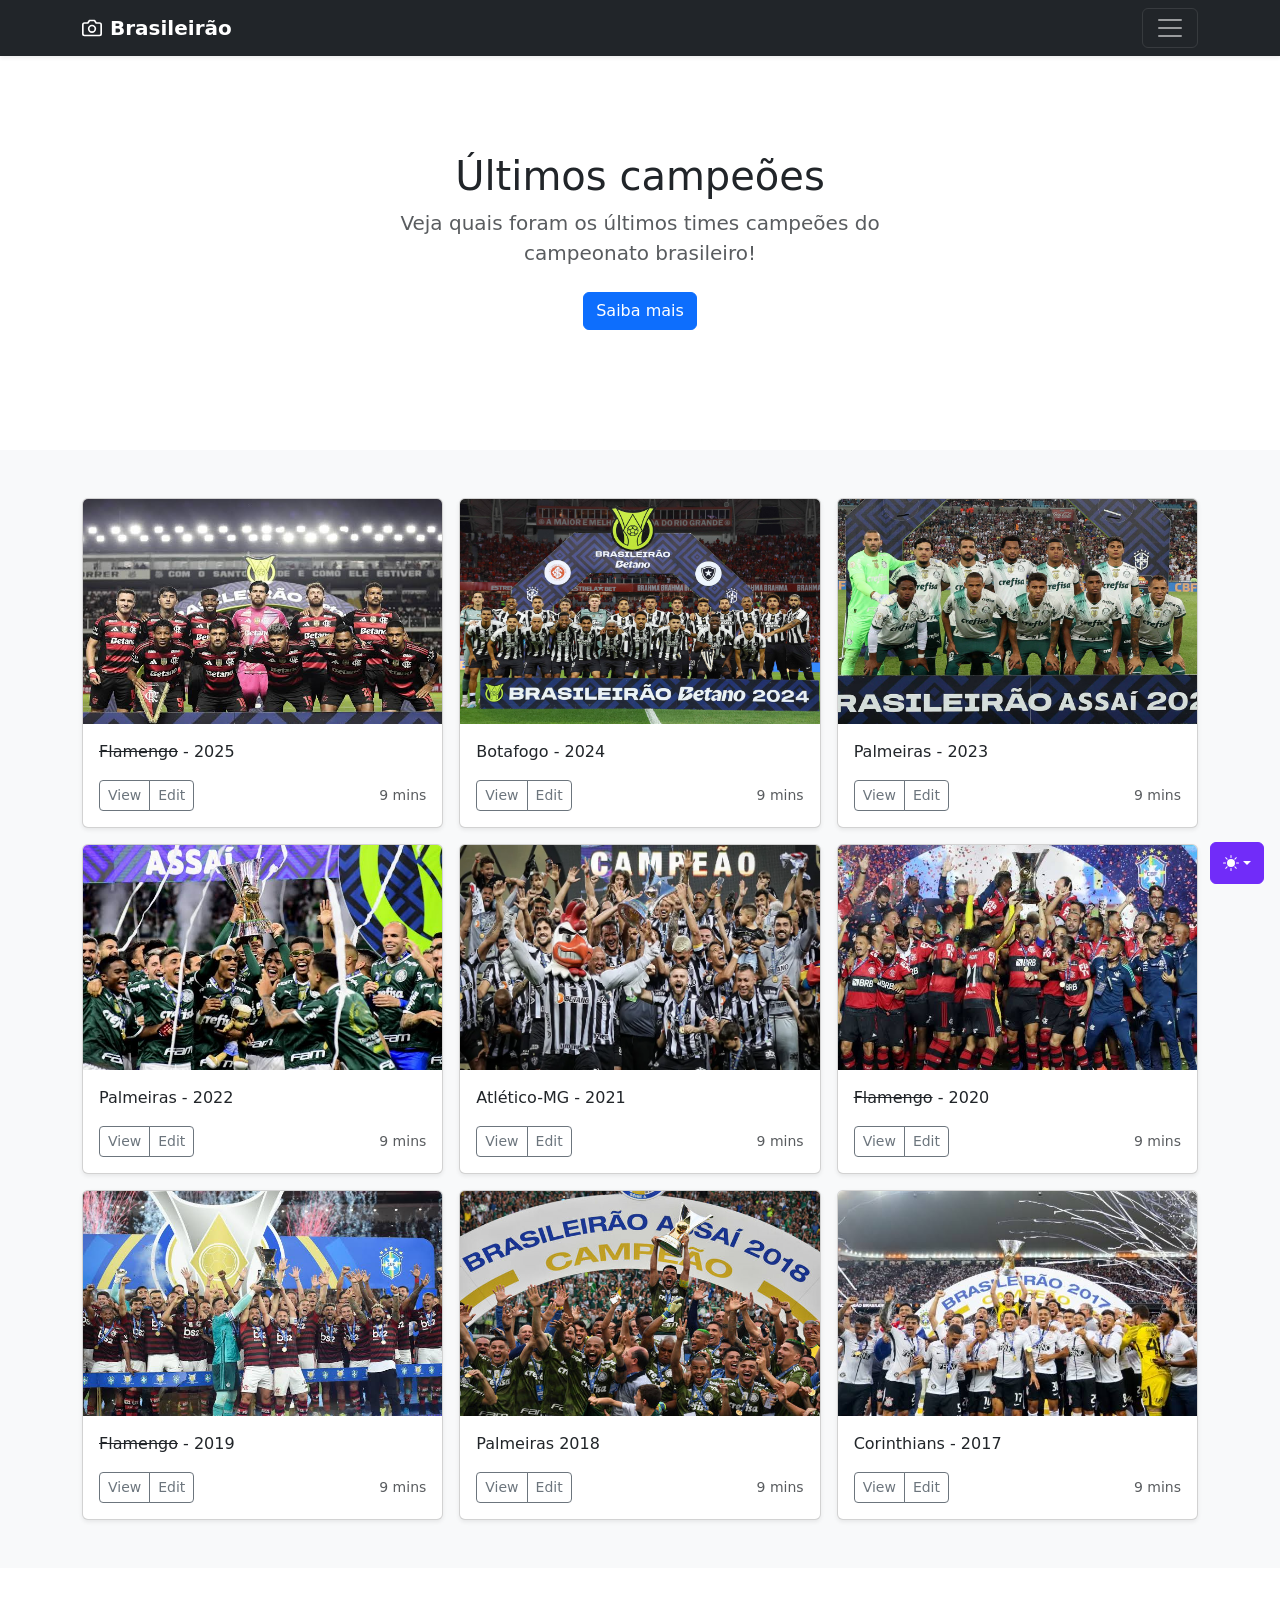
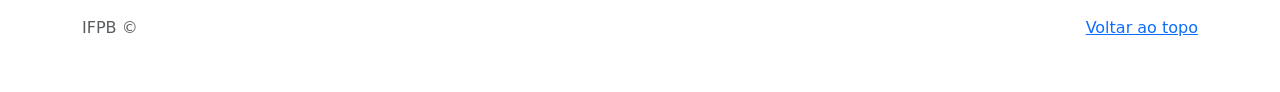
==== commit d429ba49: "Update campeoes.html" ====
--- a/campeoes.html
+++ b/campeoes.html
@@ -16,6 +16,7 @@
     />
     <script src="assets/js/color-modes.js"></script>
     <link href="assets/dist/css/bootstrap.min.css" rel="stylesheet" />
+    <link href="https://cdn.jsdelivr.net/npm/bootstrap@5.3.8/dist/css/bootstrap.min.css" rel="stylesheet" integrity="sha384-sRIl4kxILFvY47J16cr9ZwB07vP4J8+LH7qKQnuqkuIAvNWLzeN8tE5YBujZqJLB" crossorigin="anonymous">
     <meta name="theme-color" content="#712cf9" />
     <style>
       .bd-placeholder-img {
@@ -275,7 +276,7 @@
                   <rect width="100%" height="100%" fill="#55595c"></rect>
                 <div class="card-body">
                   <p class="card-text">
-                    Flamengo - 2025
+                    <del>Flamengo</del> - 2025
                   </p>
                   <div
                     class="d-flex justify-content-between align-items-center"
@@ -457,7 +458,7 @@
                 </svg>
                 <div class="card-body">
                   <p class="card-text">
-                    Flamengo - 2020
+                    <del>Flamengo</del> - 2020
                   </p>
                   <div
                     class="d-flex justify-content-between align-items-center"
@@ -493,7 +494,7 @@
                   <rect width="100%" height="100%" fill="#55595c"></rect>
                 <div class="card-body">
                   <p class="card-text">
-                    Flamengo - 2019
+                    <del>Flamengo</del> - 2019
                   </p>
                   <div
                     class="d-flex justify-content-between align-items-center"
@@ -606,5 +607,6 @@
       src="assets/dist/js/bootstrap.bundle.min.js"
       class="astro-vvvwv3sm"
     ></script>
+    <script src="https://cdn.jsdelivr.net/npm/bootstrap@5.3.8/dist/js/bootstrap.bundle.min.js" integrity="sha384-FKyoEForCGlyvwx9Hj09JcYn3nv7wiPVlz7YYwJrWVcXK/BmnVDxM+D2scQbITxI" crossorigin="anonymous"></script>
   </body>
 </html>
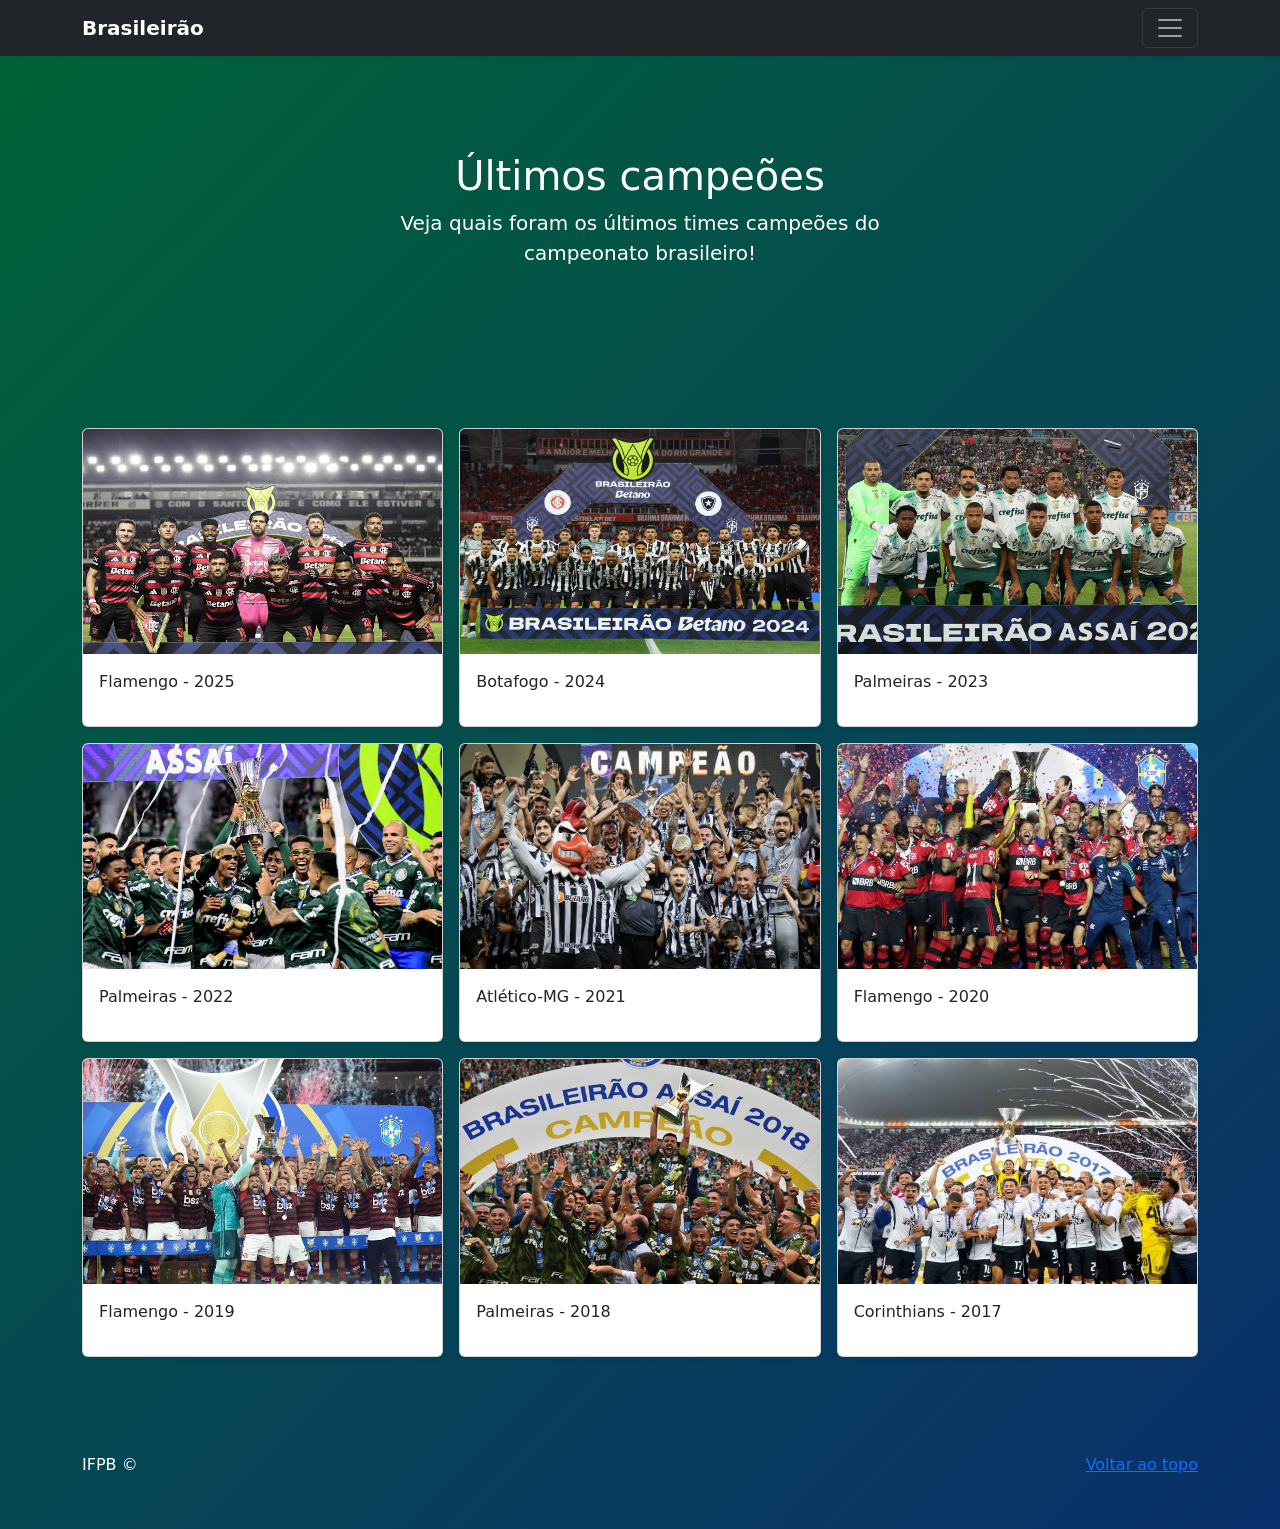
==== commit d2e3cc37: "trabalho finalizado" ====
--- a/campeoes.html
+++ b/campeoes.html
@@ -1,13 +1,9 @@
 <!doctype html>
-<html lang="pt-br" data-bs-theme="auto">
+<html lang="pt-br" data-bs-theme="dark">
   <head>
     <meta charset="utf-8" />
     <meta name="viewport" content="width=device-width, initial-scale=1" />
     <meta name="description" content="" />
-    <meta
-      name="author"
-      content="Mark Otto, Jacob Thornton, and Bootstrap contributors"
-    />
     <meta name="generator" content="Astro v5.13.2" />
     <title>Campeões - Brasileirão</title>
     <link
@@ -16,7 +12,6 @@
     />
     <script src="assets/js/color-modes.js"></script>
     <link href="assets/dist/css/bootstrap.min.css" rel="stylesheet" />
-    <link href="https://cdn.jsdelivr.net/npm/bootstrap@5.3.8/dist/css/bootstrap.min.css" rel="stylesheet" integrity="sha384-sRIl4kxILFvY47J16cr9ZwB07vP4J8+LH7qKQnuqkuIAvNWLzeN8tE5YBujZqJLB" crossorigin="anonymous">
     <meta name="theme-color" content="#712cf9" />
     <style>
       .bd-placeholder-img {
@@ -66,129 +61,13 @@
         white-space: nowrap;
         -webkit-overflow-scrolling: touch;
       }
-      .btn-bd-primary {
-        --bd-violet-bg: #712cf9;
-        --bd-violet-rgb: 112.520718, 44.062154, 249.437846;
-        --bs-btn-font-weight: 600;
-        --bs-btn-color: var(--bs-white);
-        --bs-btn-bg: var(--bd-violet-bg);
-        --bs-btn-border-color: var(--bd-violet-bg);
-        --bs-btn-hover-color: var(--bs-white);
-        --bs-btn-hover-bg: #6528e0;
-        --bs-btn-hover-border-color: #6528e0;
-        --bs-btn-focus-shadow-rgb: var(--bd-violet-rgb);
-        --bs-btn-active-color: var(--bs-btn-hover-color);
-        --bs-btn-active-bg: #5a23c8;
-        --bs-btn-active-border-color: #5a23c8;
-      }
-      .bd-mode-toggle {
-        z-index: 1500;
-      }
-      .bd-mode-toggle .bi {
-        width: 1em;
-        height: 1em;
-      }
-      .bd-mode-toggle .dropdown-menu .active .bi {
-        display: block !important;
+      body {
+        background: linear-gradient(135deg, #006437, #0a2f6b);
+        color: white;
       }
     </style>
   </head>
-  <body>
-    <svg xmlns="http://www.w3.org/2000/svg" class="d-none">
-      <symbol id="check2" viewBox="0 0 16 16">
-        <path
-          d="M13.854 3.646a.5.5 0 0 1 0 .708l-7 7a.5.5 0 0 1-.708 0l-3.5-3.5a.5.5 0 1 1 .708-.708L6.5 10.293l6.646-6.647a.5.5 0 0 1 .708 0z"
-        ></path>
-      </symbol>
-      <symbol id="circle-half" viewBox="0 0 16 16">
-        <path
-          d="M8 15A7 7 0 1 0 8 1v14zm0 1A8 8 0 1 1 8 0a8 8 0 0 1 0 16z"
-        ></path>
-      </symbol>
-      <symbol id="moon-stars-fill" viewBox="0 0 16 16">
-        <path
-          d="M6 .278a.768.768 0 0 1 .08.858 7.208 7.208 0 0 0-.878 3.46c0 4.021 3.278 7.277 7.318 7.277.527 0 1.04-.055 1.533-.16a.787.787 0 0 1 .81.316.733.733 0 0 1-.031.893A8.349 8.349 0 0 1 8.344 16C3.734 16 0 12.286 0 7.71 0 4.266 2.114 1.312 5.124.06A.752.752 0 0 1 6 .278z"
-        ></path>
-        <path
-          d="M10.794 3.148a.217.217 0 0 1 .412 0l.387 1.162c.173.518.579.924 1.097 1.097l1.162.387a.217.217 0 0 1 0 .412l-1.162.387a1.734 1.734 0 0 0-1.097 1.097l-.387 1.162a.217.217 0 0 1-.412 0l-.387-1.162A1.734 1.734 0 0 0 9.31 6.593l-1.162-.387a.217.217 0 0 1 0-.412l1.162-.387a1.734 1.734 0 0 0 1.097-1.097l.387-1.162zM13.863.099a.145.145 0 0 1 .274 0l.258.774c.115.346.386.617.732.732l.774.258a.145.145 0 0 1 0 .274l-.774.258a1.156 1.156 0 0 0-.732.732l-.258.774a.145.145 0 0 1-.274 0l-.258-.774a1.156 1.156 0 0 0-.732-.732l-.774-.258a.145.145 0 0 1 0-.274l.774-.258c.346-.115.617-.386.732-.732L13.863.1z"
-        ></path>
-      </symbol>
-      <symbol id="sun-fill" viewBox="0 0 16 16">
-        <path
-          d="M8 12a4 4 0 1 0 0-8 4 4 0 0 0 0 8zM8 0a.5.5 0 0 1 .5.5v2a.5.5 0 0 1-1 0v-2A.5.5 0 0 1 8 0zm0 13a.5.5 0 0 1 .5.5v2a.5.5 0 0 1-1 0v-2A.5.5 0 0 1 8 13zm8-5a.5.5 0 0 1-.5.5h-2a.5.5 0 0 1 0-1h2a.5.5 0 0 1 .5.5zM3 8a.5.5 0 0 1-.5.5h-2a.5.5 0 0 1 0-1h2A.5.5 0 0 1 3 8zm10.657-5.657a.5.5 0 0 1 0 .707l-1.414 1.415a.5.5 0 1 1-.707-.708l1.414-1.414a.5.5 0 0 1 .707 0zm-9.193 9.193a.5.5 0 0 1 0 .707L3.05 13.657a.5.5 0 0 1-.707-.707l1.414-1.414a.5.5 0 0 1 .707 0zm9.193 2.121a.5.5 0 0 1-.707 0l-1.414-1.414a.5.5 0 0 1 .707-.707l1.414 1.414a.5.5 0 0 1 0 .707zM4.464 4.465a.5.5 0 0 1-.707 0L2.343 3.05a.5.5 0 1 1 .707-.707l1.414 1.414a.5.5 0 0 1 0 .708z"
-        ></path>
-      </symbol>
-    </svg>
-    <div
-      class="dropdown position-fixed bottom-0 end-0 mb-3 me-3 bd-mode-toggle"
-    >
-      <button
-        class="btn btn-bd-primary py-2 dropdown-toggle d-flex align-items-center"
-        id="bd-theme"
-        type="button"
-        aria-expanded="false"
-        data-bs-toggle="dropdown"
-        aria-label="Toggle theme (auto)"
-      >
-        <svg class="bi my-1 theme-icon-active" aria-hidden="true">
-          <use href="#circle-half"></use>
-        </svg>
-        <span class="visually-hidden" id="bd-theme-text">Toggle theme</span>
-      </button>
-      <ul
-        class="dropdown-menu dropdown-menu-end shadow"
-        aria-labelledby="bd-theme-text"
-      >
-        <li>
-          <button
-            type="button"
-            class="dropdown-item d-flex align-items-center"
-            data-bs-theme-value="light"
-            aria-pressed="false"
-          >
-            <svg class="bi me-2 opacity-50" aria-hidden="true">
-              <use href="#sun-fill"></use>
-            </svg>
-            Light
-            <svg class="bi ms-auto d-none" aria-hidden="true">
-              <use href="#check2"></use>
-            </svg>
-          </button>
-        </li>
-        <li>
-          <button
-            type="button"
-            class="dropdown-item d-flex align-items-center"
-            data-bs-theme-value="dark"
-            aria-pressed="false"
-          >
-            <svg class="bi me-2 opacity-50" aria-hidden="true">
-              <use href="#moon-stars-fill"></use>
-            </svg>
-            Dark
-            <svg class="bi ms-auto d-none" aria-hidden="true">
-              <use href="#check2"></use>
-            </svg>
-          </button>
-        </li>
-        <li>
-          <button
-            type="button"
-            class="dropdown-item d-flex align-items-center active"
-            data-bs-theme-value="auto"
-            aria-pressed="true"
-          >
-            <svg class="bi me-2 opacity-50" aria-hidden="true">
-              <use href="#circle-half"></use>
-            </svg>
-            Auto
-            <svg class="bi ms-auto d-none" aria-hidden="true">
-              <use href="#check2"></use>
-            </svg>
-          </button>
-        </li>
-      </ul>
-    </div>
+  <body id="topo">
     <header data-bs-theme="dark">
       <div class="collapse text-bg-dark" id="navbarHeader">
         <div class="container">
@@ -200,11 +79,13 @@
               </p>
             </div>
             <div class="col-sm-4 offset-md-1 py-4">
-              <h4>Contatos</h4>
+              <h4>Navegação</h4>
               <ul class="list-unstyled">
-                <li><a href="#" class="text-white">Siga-nos no Instagram</a></li>
-                <li><a href="#" class="text-white">Siga-nos no Facebook</a></li>
-                <li><a href="#" class="text-white">Nosso e-mail</a></li>
+                <li><a href="index.html" class="text-white">Início</a></li>
+                <li><a href="campeoes.html" class="text-white">Campeões</a></li>
+                <li><a href="craques.html" class="text-white">Craques</a></li>
+                <li><a href="clubes.html" class="text-white">Clubes</a></li>
+                <li><a href="sobre.html" class="text-white">Sobre</a></li>
               </ul>
             </div>
           </div>
@@ -213,24 +94,6 @@
       <div class="navbar navbar-dark bg-dark shadow-sm">
         <div class="container">
           <a href="index.html" class="navbar-brand d-flex align-items-center">
-            <svg
-              xmlns="http://www.w3.org/2000/svg"
-              width="20"
-              height="20"
-              fill="none"
-              stroke="currentColor"
-              stroke-linecap="round"
-              stroke-linejoin="round"
-              stroke-width="2"
-              aria-hidden="true"
-              class="me-2"
-              viewBox="0 0 24 24"
-            >
-              <path
-                d="M23 19a2 2 0 0 1-2 2H3a2 2 0 0 1-2-2V8a2 2 0 0 1 2-2h4l2-3h6l2 3h4a2 2 0 0 1 2 2z"
-              ></path>
-              <circle cx="12" cy="13" r="4"></circle>
-            </svg>
             <strong>Brasileirão</strong>
           </a>
           <button
@@ -252,50 +115,30 @@
         <div class="row py-lg-5">
           <div class="col-lg-6 col-md-8 mx-auto">
             <h1 class="fw-light">Últimos campeões</h1>
-            <p class="lead text-body-secondary">
+            <p class="lead text-white">
               Veja quais foram os últimos times campeões do campeonato brasileiro!
-            </p>
-            <p>
-              <a href="#" class="btn btn-primary my-2">Saiba mais</a>
             </p>
           </div>
         </div>
       </section>
-      <div class="album py-5 bg-body-tertiary">
+      <div class="album py-5">
         <div class="container">
           <div class="row row-cols-1 row-cols-sm-2 row-cols-md-3 g-3">
             <div class="col">
               <div class="card shadow-sm">
                 <img
-                  src="img/fla-wins.jpg" alt=""
-                  class="bd-placeholder-img card-img-top"
-                  height="225"
-                  width="100%"
-                >
-                  <title>Placeholder</title>
-                  <rect width="100%" height="100%" fill="#55595c"></rect>
-                <div class="card-body">
-                  <p class="card-text">
-                    <del>Flamengo</del> - 2025
-                  </p>
-                  <div
-                    class="d-flex justify-content-between align-items-center"
-                  >
-                    <div class="btn-group">
-                      <button
-                        type="button"
-                        class="btn btn-sm btn-outline-secondary"
-                      >
-                        View
-                      </button>
-                      <button
-                        type="button"
-                        class="btn btn-sm btn-outline-secondary"
-                      >
-                        Edit
-                      </button>
-                    </div>
-                    <small class="text-body-secondary">9 mins</small>
+                  src="img/fla-wins.jpg" alt="Flamengo 2025"
+                  class="bd-placeholder-img card-img-top"
+                  height="225"
+                  width="100%"
+                >
+                  <div class="card-body">
+                  <p class="card-text">
+                    Flamengo - 2025
+                  </p>
+                  <div
+                    class="d-flex justify-content-between align-items-center"
+                  >
                   </div>
                 </div>
               </div>
@@ -308,8 +151,6 @@
                   height="225"
                   width="100%"
                 >
-                  <title>Placeholder</title>
-                  <rect width="100%" height="100%" fill="#55595c"></rect>
                 <div class="card-body">
                   <p class="card-text">
                     Botafogo - 2024
@@ -317,21 +158,6 @@
                   <div
                     class="d-flex justify-content-between align-items-center"
                   >
-                    <div class="btn-group">
-                      <button
-                        type="button"
-                        class="btn btn-sm btn-outline-secondary"
-                      >
-                        View
-                      </button>
-                      <button
-                        type="button"
-                        class="btn btn-sm btn-outline-secondary"
-                      >
-                        Edit
-                      </button>
-                    </div>
-                    <small class="text-body-secondary">9 mins</small>
                   </div>
                 </div>
               </div>
@@ -344,8 +170,6 @@
                   height="225"
                   width="100%"
                 >
-                  <title>Placeholder</title>
-                  <rect width="100%" height="100%" fill="#55595c"></rect>
                 <div class="card-body">
                   <p class="card-text">
                     Palmeiras - 2023
@@ -353,21 +177,6 @@
                   <div
                     class="d-flex justify-content-between align-items-center"
                   >
-                    <div class="btn-group">
-                      <button
-                        type="button"
-                        class="btn btn-sm btn-outline-secondary"
-                      >
-                        View
-                      </button>
-                      <button
-                        type="button"
-                        class="btn btn-sm btn-outline-secondary"
-                      >
-                        Edit
-                      </button>
-                    </div>
-                    <small class="text-body-secondary">9 mins</small>
                   </div>
                 </div>
               </div>
@@ -376,13 +185,10 @@
               <div class="card shadow-sm">
                 <img
                   src="img/palmeiras-2022.jpg" alt="Palmeiras 2022"
-                  aria-label="Placeholder: Thumbnail"
-                  class="bd-placeholder-img card-img-top"
-                  height="225"
-                  width="100%"
-                >
-                  <title>Placeholder</title>
-                  <rect width="100%" height="100%" fill="#55595c"></rect>
+                  class="bd-placeholder-img card-img-top"
+                  height="225"
+                  width="100%"
+                >
                 <div class="card-body">
                   <p class="card-text">
                     Palmeiras - 2022
@@ -390,21 +196,6 @@
                   <div
                     class="d-flex justify-content-between align-items-center"
                   >
-                    <div class="btn-group">
-                      <button
-                        type="button"
-                        class="btn btn-sm btn-outline-secondary"
-                      >
-                        View
-                      </button>
-                      <button
-                        type="button"
-                        class="btn btn-sm btn-outline-secondary"
-                      >
-                        Edit
-                      </button>
-                    </div>
-                    <small class="text-body-secondary">9 mins</small>
                   </div>
                 </div>
               </div>
@@ -417,8 +208,6 @@
                   height="225"
                   width="100%"
                 >
-                  <title>Placeholder</title>
-                  <rect width="100%" height="100%" fill="#55595c"></rect>
                 <div class="card-body">
                   <p class="card-text">
                     Atlético-MG - 2021
@@ -426,21 +215,6 @@
                   <div
                     class="d-flex justify-content-between align-items-center"
                   >
-                    <div class="btn-group">
-                      <button
-                        type="button"
-                        class="btn btn-sm btn-outline-secondary"
-                      >
-                        View
-                      </button>
-                      <button
-                        type="button"
-                        class="btn btn-sm btn-outline-secondary"
-                      >
-                        Edit
-                      </button>
-                    </div>
-                    <small class="text-body-secondary">9 mins</small>
                   </div>
                 </div>
               </div>
@@ -453,31 +227,13 @@
                   height="225"
                   width="100%"
                 >
-                  <title>Placeholder</title>
-                  <rect width="100%" height="100%" fill="#55595c"></rect>
-                </svg>
-                <div class="card-body">
-                  <p class="card-text">
-                    <del>Flamengo</del> - 2020
-                  </p>
-                  <div
-                    class="d-flex justify-content-between align-items-center"
-                  >
-                    <div class="btn-group">
-                      <button
-                        type="button"
-                        class="btn btn-sm btn-outline-secondary"
-                      >
-                        View
-                      </button>
-                      <button
-                        type="button"
-                        class="btn btn-sm btn-outline-secondary"
-                      >
-                        Edit
-                      </button>
-                    </div>
-                    <small class="text-body-secondary">9 mins</small>
+                <div class="card-body">
+                  <p class="card-text">
+                    Flamengo - 2020
+                  </p>
+                  <div
+                    class="d-flex justify-content-between align-items-center"
+                  >
                   </div>
                 </div>
               </div>
@@ -490,30 +246,13 @@
                   height="225"
                   width="100%"
                 >
-                  <title>Placeholder</title>
-                  <rect width="100%" height="100%" fill="#55595c"></rect>
-                <div class="card-body">
-                  <p class="card-text">
-                    <del>Flamengo</del> - 2019
-                  </p>
-                  <div
-                    class="d-flex justify-content-between align-items-center"
-                  >
-                    <div class="btn-group">
-                      <button
-                        type="button"
-                        class="btn btn-sm btn-outline-secondary"
-                      >
-                        View
-                      </button>
-                      <button
-                        type="button"
-                        class="btn btn-sm btn-outline-secondary"
-                      >
-                        Edit
-                      </button>
-                    </div>
-                    <small class="text-body-secondary">9 mins</small>
+                <div class="card-body">
+                  <p class="card-text">
+                    Flamengo - 2019
+                  </p>
+                  <div
+                    class="d-flex justify-content-between align-items-center"
+                  >
                   </div>
                 </div>
               </div>
@@ -526,30 +265,13 @@
                   height="225"
                   width="100%"
                 >
-                  <title>Placeholder</title>
-                  <rect width="100%" height="100%" fill="#55595c"></rect>
-                <div class="card-body">
-                  <p class="card-text">
-                    Palmeiras 2018
-                  </p>
-                  <div
-                    class="d-flex justify-content-between align-items-center"
-                  >
-                    <div class="btn-group">
-                      <button
-                        type="button"
-                        class="btn btn-sm btn-outline-secondary"
-                      >
-                        View
-                      </button>
-                      <button
-                        type="button"
-                        class="btn btn-sm btn-outline-secondary"
-                      >
-                        Edit
-                      </button>
-                    </div>
-                    <small class="text-body-secondary">9 mins</small>
+                <div class="card-body">
+                  <p class="card-text">
+                    Palmeiras - 2018
+                  </p>
+                  <div
+                    class="d-flex justify-content-between align-items-center"
+                  >
                   </div>
                 </div>
               </div>
@@ -562,9 +284,6 @@
                   height="225"
                   width="100%"
                 >
-                  <title>Placeholder</title>
-                  <rect width="100%" height="100%" fill="#55595c"></rect>
-                </svg>
                 <div class="card-body">
                   <p class="card-text">
                     Corinthians - 2017
@@ -572,21 +291,6 @@
                   <div
                     class="d-flex justify-content-between align-items-center"
                   >
-                    <div class="btn-group">
-                      <button
-                        type="button"
-                        class="btn btn-sm btn-outline-secondary"
-                      >
-                        View
-                      </button>
-                      <button
-                        type="button"
-                        class="btn btn-sm btn-outline-secondary"
-                      >
-                        Edit
-                      </button>
-                    </div>
-                    <small class="text-body-secondary">9 mins</small>
                   </div>
                 </div>
               </div>
@@ -595,9 +299,9 @@
         </div>
       </div>
     </main>
-    <footer class="text-body-secondary py-5">
+    <footer class="text-white py-5">
       <div class="container">
-        <p class="float-end mb-1"><a href="#">Voltar ao topo</a></p>
+        <p class="float-end mb-1"><a href="#topo">Voltar ao topo</a></p>
         <p class="mb-1">
           IFPB &copy; 
         </p>
@@ -607,6 +311,5 @@
       src="assets/dist/js/bootstrap.bundle.min.js"
       class="astro-vvvwv3sm"
     ></script>
-    <script src="https://cdn.jsdelivr.net/npm/bootstrap@5.3.8/dist/js/bootstrap.bundle.min.js" integrity="sha384-FKyoEForCGlyvwx9Hj09JcYn3nv7wiPVlz7YYwJrWVcXK/BmnVDxM+D2scQbITxI" crossorigin="anonymous"></script>
   </body>
 </html>
